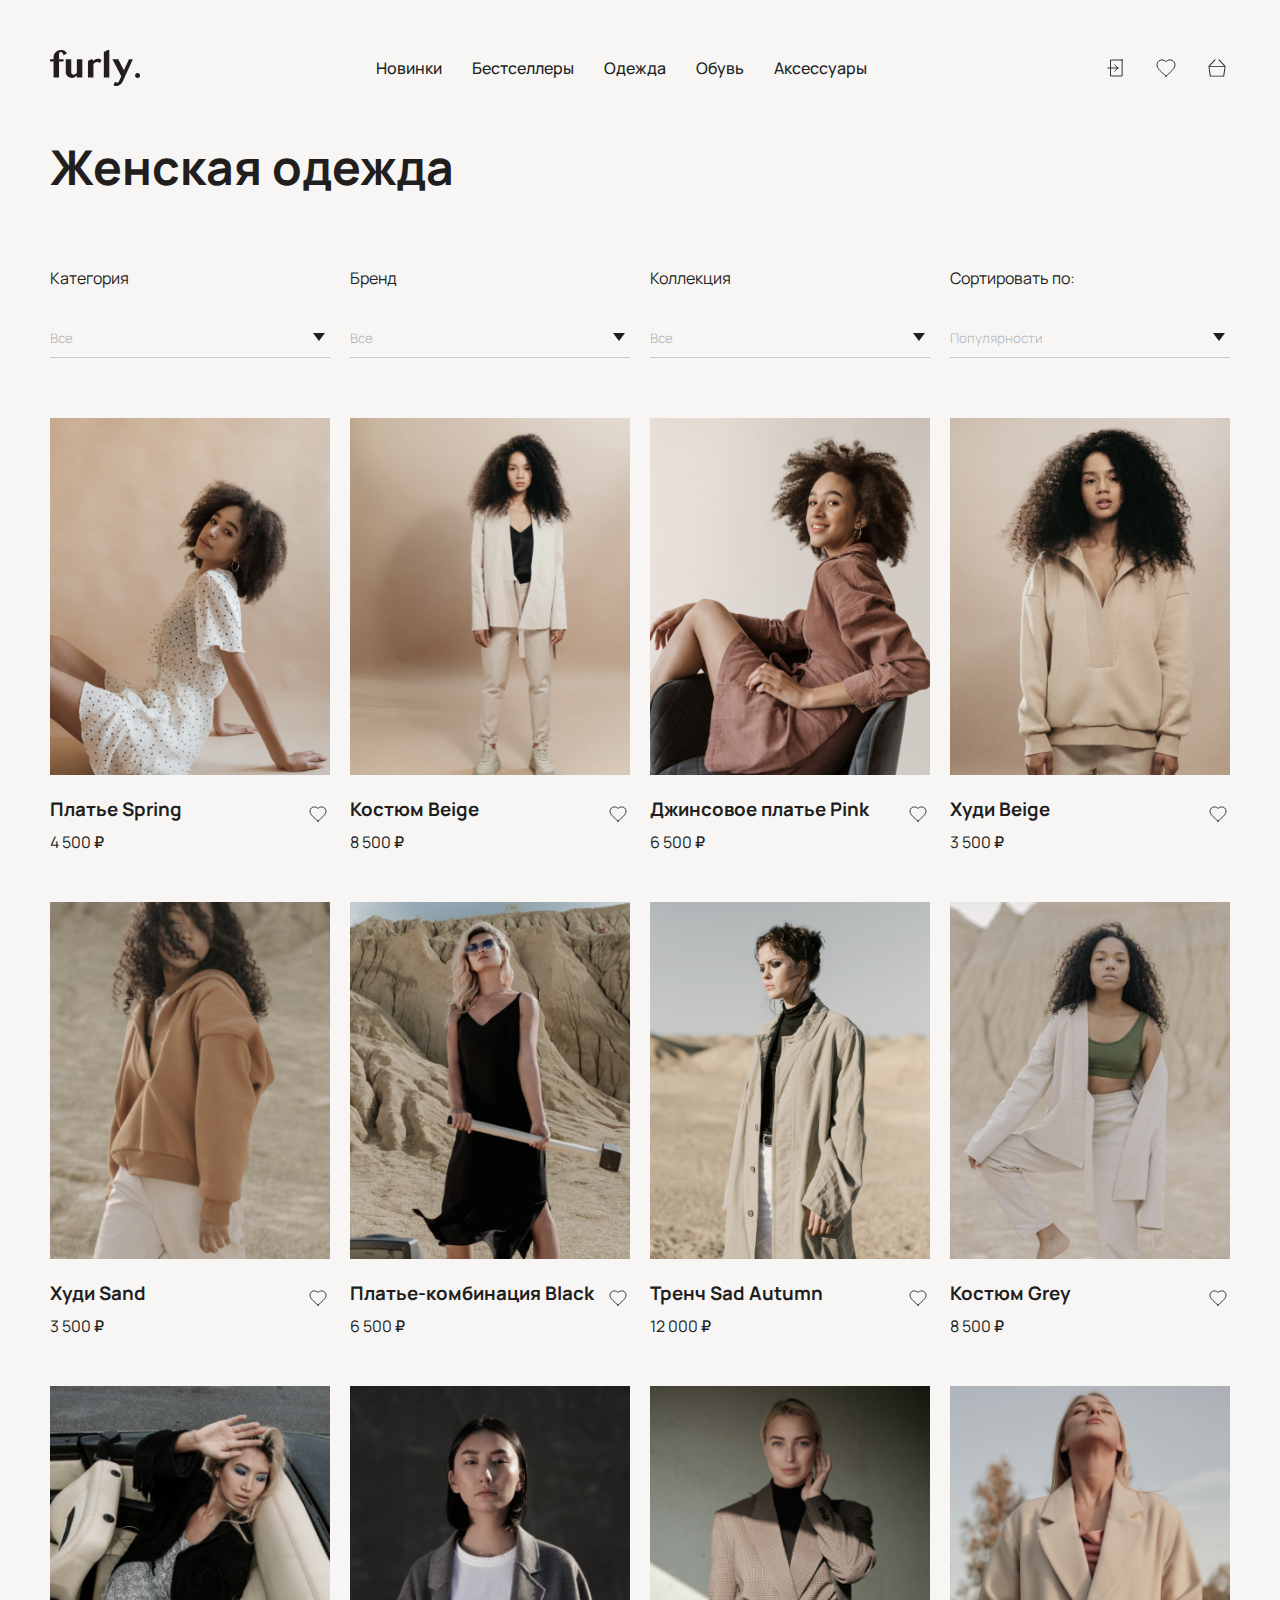
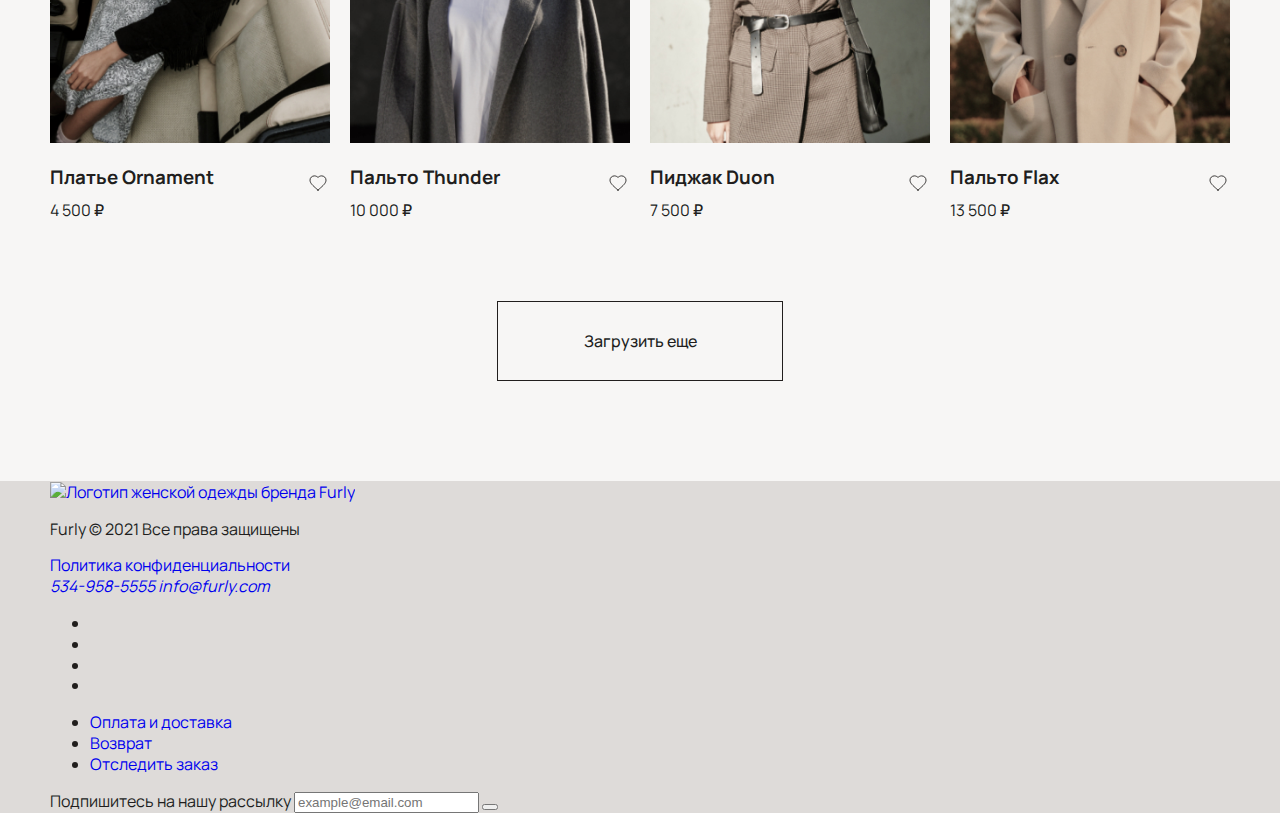
==== index.html @ 432cb9ef "Updates" ====
<!DOCTYPE html>
<html lang="ru">
  <head>
    <meta charset="utf-8">
    <meta name="description" content="Женская одежда бренда Furly">
    <meta name="viewport" content="width=device-width, initial-scale=1">
    <link rel="stylesheet" href="css/style.css">
    <link rel="preload" href="fonts/Manrope_regular.woff2" as="font">
    <link rel="preload" href="fonts/Manrope_regular.woff" as="font">
    <title>Furly | Женская одежда</title>
  </head>
  <body>
    <header class="header">
      <nav class="header__navigation navigation container">
        <a class="navigation__logo" href="index.html">
          <img class="navigation__image" src="img/logo.svg" width="90" height="36" alt="Логотип женской одежды бренда Furly">
        </a>
          <ul class="navigation__list">
            <li class="navigation__item"><a class="navigation__link" href="#">Новинки</a></li>
            <li class="navigation__item"><a class="navigation__link" href="#">Бестселлеры</a></li>
            <li class="navigation__item"><a class="navigation__link" href="#">Одежда</a></li>
            <li class="navigation__item"><a class="navigation__link" href="#">Обувь</a></li>
            <li class="navigation__item"><a class="navigation__link" href="#">Аксессуары</a></li>
          </ul>
          <ul class="user-navigation">
            <li class="user-navigation__item">
              <a class="user-navigation__link user-navigation__link--entrance" href="#" aria-label="Авторизация пользователя"></a>
            </li>
            <li class="user-navigation__item">
              <a class="user-navigation__link user-navigation__link--favorite" href="#" aria-label="Понравившиеся товары"></a>
            </li>
            <li class="user-navigation__item">
              <a class="user-navigation__link user-navigation__link--card" href="#" aria-label="Корзина товаров"></a>
            </li>
          </ul>
      </nav>
    </header>
    <main class="main container">
      <section class="main__content">
        <h1 class="main__content-title">Женская одежда</h1>
        <section class="filter">
          <h2 class="visually-hidden">Фильтры</h2>
          <ul class="filter__list">
            <li class="filter__item">
              <label class="filter__label" for="category">Категория</label>
              <select class="filter__select" name="category-list" id="category">
                <option class="filter__option" value="All">Все</option>
              </select>
            </li>
            <li class="filter__item">
              <label class="filter__label" for="brand">Бренд</label>
              <select class="filter__select" name="brand-list" id="brand">
                <option class="filter__option" value="All">Все</option>
              </select>
            </li>
            <li class="filter__item">
              <label class="filter__label" for="collection">Коллекция</label>
              <select class="filter__select" name="collection-list" id="collection">
                <option class="filter__option" value="All">Все</option>
              </select>
            </li>
            <li class="filter__item">
              <label class="filter__label" for="sort-by">Сортировать по:</label>
              <select class="filter__select" name="sort-by-list" id="sort-by">
                <option class="filter__option" value="popularity">Популярности</option>
              </select>
            </li>
          </ul>
        </section>
        <section class="catalog">
          <h2 class="visually-hidden">Каталог товаров</h2>
          <ul class="catalog__list">
            <li class="catalog__item" tabindex="0">
              <h3 class="catalog__title">Платье Spring</h3>
              <picture class="catalog__picture">
                <img class="catalog__image" src="img/card/photo.jpg" width="320" height="408" alt="Платье Spring">
              </picture>
              <p class="catalog__price">4 500 ₽</p>
              <button class="catalog__button" type="button" aria-label="Понравилось платье Spring"></button>
            </li>
            <li class="catalog__item" tabindex="0">
              <h3 class="catalog__title">Костюм Beige</h3>
              <picture class="catalog__picture">
                <img class="catalog__image" src="img/card/photo2.jpg" width="320" height="408" alt="Костюм Beige">
              </picture>
              <p class="catalog__price">8 500 ₽</p>
              <button class="catalog__button" type="button" aria-label="Понравился костюм Beige"></button>
            </li>
            <li class="catalog__item" tabindex="0">
              <h3 class="catalog__title">Джинсовое платье Pink</h3>
              <picture class="catalog__picture">
                <img class="catalog__image" src="img/card/photo3.jpg" width="320" height="408" alt="Джинсовое платье Pink">
              </picture>
              <p class="catalog__price">6 500 ₽</p>
              <button class="catalog__button" type="button" aria-label="Понравилось джинсовое платье Pink"></button>
            </li>
            <li class="catalog__item" tabindex="0">
              <h3 class="catalog__title">Худи Beige</h3>
              <picture class="catalog__picture">
                <img class="catalog__image" src="img/card/photo4.jpg" width="320" height="408" alt="Худи Beige">
              </picture>
              <p class="catalog__price">3 500 ₽</p>
              <button class="catalog__button" type="button" aria-label="Понравилась худи Beige"></button>
            </li>
            <li class="catalog__item" tabindex="0">
              <h3 class="catalog__title">Худи Sand</h3>
              <picture class="catalog__picture">
                <img class="catalog__image" src="img/card/photo5.jpg" width="320" height="408" alt="Худи Sand">
              </picture>
              <p class="catalog__price">3 500 ₽</p>
              <button class="catalog__button" type="button" aria-label="Понравилась худи Sand"></button>
            </li>
            <li class="catalog__item" tabindex="0">
              <h3 class="catalog__title">Платье-комбинация Black</h3>
              <picture class="catalog__picture">
                <img class="catalog__image" src="img/card/photo6.jpg" width="320" height="408" alt="Платье-комбинация Black">
              </picture>
              <p class="catalog__price">6 500 ₽</p>
              <button class="catalog__button" type="button" aria-label="Понравилось платье-комбинация Black"></button>
            </li>
            <li class="catalog__item" tabindex="0">
              <h3 class="catalog__title">Тренч Sad Autumn</h3>
              <picture class="catalog__picture">
                <img class="catalog__image" src="img/card/photo7.jpg" width="320" height="408" alt="Тренч Sad Autumn">
              </picture>
              <p class="catalog__price">12 000 ₽</p>
              <button class="catalog__button" type="button" aria-label="Понравился тренч Sad Autumn"></button>
            </li>
            <li class="catalog__item" tabindex="0">
              <h3 class="catalog__title">Костюм Grey</h3>
              <picture class="catalog__picture">
                <img class="catalog__image" src="img/card/photo8.jpg" width="320" height="408" alt="Костюм Grey">
              </picture>
              <p class="catalog__price">8 500 ₽</p>
              <button class="catalog__button" type="button" aria-label="Понравился костюм Grey"></button>
            </li>
            <li class="catalog__item" tabindex="0">
              <h3 class="catalog__title">Платье Ornament</h3>
              <picture class="catalog__picture">
                <img class="catalog__image" src="img/card/photo9.jpg" width="320" height="408" alt="Платье Ornament">
              </picture>
              <p class="catalog__price">4 500 ₽</p>
              <button class="catalog__button" type="button" aria-label="Понравилось платье Ornament"></button>
            </li>
            <li class="catalog__item" tabindex="0">
              <h3 class="catalog__title">Пальто Thunder</h3>
              <picture class="catalog__picture">
                <img class="catalog__image" src="img/card/photo10.jpg" width="320" height="408" alt="Пальто Thunder">
              </picture>
              <p class="catalog__price">10 000 ₽</p>
              <button class="catalog__button" type="button" aria-label="Понравилось пальто Thunder"></button>
            </li>
            <li class="catalog__item" tabindex="0">
              <h3 class="catalog__title">Пиджак Duon</h3>
              <picture class="catalog__picture">
                <img class="catalog__image" src="img/card/photo11.jpg" width="320" height="408" alt="Пиджак Duon">
              </picture>
              <p class="catalog__price">7 500 ₽</p>
              <button class="catalog__button" type="button" aria-label="Понравился пиджак Duon"></button>
            </li>
            <li class="catalog__item" tabindex="0">
              <h3 class="catalog__title">Пальто Flax</h3>
              <picture class="catalog__picture">
                <img class="catalog__image" src="img/card/photo12.jpg" width="320" height="408" alt="Пальто Flax">
              </picture>
              <p class="catalog__price">13 500 ₽</p>
              <button class="catalog__button" type="button" aria-label="Понравилось пальто Flax"></button>
            </li>
          </ul>
          <button class="catalog__more" type="button">Загрузить еще</button>
        </section>
      </section>
    </main>
    <footer class="footer">
      <section class="footer__wrapper container">
        <a class="footer__logo" href="index.html">
          <img class="footer__image" src="" width="90" height="36" alt="Логотип женской одежды бренда Furly">
        </a>

        <p class="footer__copyright">Furly © 2021 Все права защищены</p>
        <a class="footer__confidentiality" href="#" tagret="_blank">Политика конфиденциальности</a>

        <address class="footer__address">
          <a class="footer__number" href="tel:5349585555">534-958-5555</a>
          <a class="footer__email" href="mailto:info@furly.com">info@furly.com</a>
        </address>

        <div class="social">
          <ul class="social__list">
            <li class="social__item">
              <a class="social__link social__link--facebook" href="#" target="_blank" aria-label="Facebook"></a>
            </li>
            <li class="social__item">
              <a class="social__link social__link--twitter" href="#" target="_blank" aria-label="Twitter"></a>
            </li>
            <li class="social__item">
              <a class="social__link social__link--instagram" href="#" target="_blank" aria-label="Instagram"></a>
            </li>
            <li class="social__item">
              <a class="social__link social__link--pinterest" href="#" target="_blank" aria-label="Pinterest"></a>
            </li>
          </ul>
        </div>

        <div class="user-panel">
          <ul class="user-panel__list">
            <li class="user-panel__item"><a class="user-panel__link" href="#">Оплата и доставка</a></li>
            <li class="user-panel__item"><a class="user-panel__link" href="#">Возврат</a></li>
            <li class="user-panel__item"><a class="user-panel__link" href="#">Отследить заказ</a></li>
          </ul>
        </div>

        <div class="feedback">
          <label class="feedback__label" for="email">Подпишитесь на нашу рассылку</label>
          <input class="feedback__input" type="text" name="email-input" id="email" placeholder="example@email.com">
          <button class="feedback__button" type="button" aria-label="Подписаться"></button>
        </div>
      </section>
    </footer>
  </body>
</html>
---- css/style.css ----
/* @media */
/* retina */
/* reset list */
html {
  -webkit-box-sizing: border-box;
          box-sizing: border-box; }

*,
*::before,
*::after {
  -webkit-box-sizing: inherit;
          box-sizing: inherit; }

body {
  font-family: "Manrope", "Arial", sans-serif;
  font-weight: 400;
  font-size: 16px;
  line-height: 1.3;
  color: #211e1d;
  background-color: #f7f6f5;
  margin: 0;
  min-height: 100vh;
  display: grid;
  grid-template-rows: auto 1fr auto; }

a {
  text-decoration: none; }

img {
  max-width: 100%;
  height: auto;
  vertical-align: middle; }

picture {
  display: block; }

/* Manrope regular */
@font-face {
  font-family: "Manrope";
  font-style: normal;
  font-weight: 400;
  font-display: swap;
  src: url("../fonts/manrope_regular.woff2") format("woff2"), url("../fonts/manrope_regular.woff") format("woff"); }

/* Manrope medium */
@font-face {
  font-family: "Manrope";
  font-style: normal;
  font-weight: 500;
  font-display: swap;
  src: url("../fonts/manrope_medium.woff2") format("woff2"), url("../fonts/manrope_medium.woff") format("woff"); }

/* Manrope bold */
@font-face {
  font-family: "Manrope";
  font-style: normal;
  font-weight: 700;
  font-display: swap;
  src: url("../fonts/manrope_bold.woff2") format("woff2"), url("../fonts/manrope_bold.woff") format("woff"); }

.visually-hidden {
  position: absolute;
  width: 1px;
  height: 1px;
  margin: -1px;
  border: 0;
  padding: 0;
  white-space: nowrap;
  -webkit-clip-path: inset(100%);
          clip-path: inset(100%);
  clip: rect(0 0 0 0);
  overflow: hidden; }

.container {
  padding: 0 50px;
  max-width: 1440px;
  margin: 0 auto; }

.header {
  grid-row: 1 / 2; }

.navigation {
  display: grid;
  grid-template-columns: 90px 1fr auto;
  -webkit-box-align: center;
      -ms-flex-align: center;
          align-items: center;
  grid-column-gap: 60px;
  padding-top: 50px;
  padding-bottom: 50px; }

.navigation__logo {
  justify-self: start; }

.navigation__list {
  justify-self: center;
  margin: 0;
  padding: 0;
  list-style: none;
  display: -webkit-box;
  display: -ms-flexbox;
  display: flex; }

.navigation__item:not(:last-child) {
  margin-right: 30px; }

.navigation__link {
  color: inherit;
  font-weight: 500; }

.user-navigation {
  margin: 0;
  padding: 0;
  list-style: none;
  justify-self: end;
  display: -webkit-box;
  display: -ms-flexbox;
  display: flex; }

.user-navigation__item {
  margin-right: 25px; }
  .user-navigation__item:last-child {
    margin-right: 0; }

.user-navigation__link {
  display: -webkit-box;
  display: -ms-flexbox;
  display: flex;
  -webkit-box-pack: center;
      -ms-flex-pack: center;
          justify-content: center;
  -webkit-box-align: center;
      -ms-flex-align: center;
          align-items: center;
  width: 26px;
  height: 26px;
  position: relative; }
  .user-navigation__link::before {
    content: "";
    position: absolute;
    background-repeat: no-repeat;
    height: 18px; }
  .user-navigation__link--entrance::before {
    width: 16px;
    background-image: url("../img/entrance.svg");
    background-size: 16px 18px; }
  .user-navigation__link--favorite::before {
    width: 20px;
    background-image: url("../img/favorite.svg");
    background-size: 20px 18px; }
  .user-navigation__link--card::before {
    width: 18px;
    background-image: url("../img/card.svg");
    background-size: 18px 18px; }

.main {
  grid-row: 2 / 3;
  width: 100%; }

.main__content {
  display: grid;
  grid-template-columns: repeat(4, 25%);
  grid-template-rows: repeat(4, auto); }

.main__content-title {
  grid-column: 1 / -1;
  font-size: 48px;
  margin: 0 0 70px 0; }

.filter {
  grid-column: 1 / -1;
  margin-bottom: 60px; }

.filter__list {
  margin: 0;
  padding: 0;
  list-style: none;
  display: grid;
  grid-template-columns: repeat(4, calc(25% - 15px));
  grid-column-gap: 20px; }

.filter__item {
  position: relative; }
  .filter__item::after {
    content: "";
    position: absolute;
    top: 65px;
    right: 5px;
    background-image: url("../img/arrow.svg");
    background-repeat: no-repeat;
    background-size: 12px 8px;
    width: 12px;
    height: 8px;
    pointer-events: none; }

.filter__label {
  display: block;
  margin-bottom: 30px; }

.filter__select {
  width: 100%;
  color: rgba(33, 30, 29, 0.3);
  font-family: inherit;
  padding: 10px 5px 10px 0;
  border: none;
  border-bottom: 1px solid rgba(33, 30, 29, 0.2);
  background-color: transparent;
  -webkit-appearance: none;
     -moz-appearance: none;
          appearance: none;
  cursor: pointer; }

.catalog {
  grid-column: 1 / -1;
  padding-bottom: 100px; }

.catalog__list {
  grid-row: 1 / 2;
  margin: 0;
  padding: 0;
  list-style: none;
  display: grid;
  grid-template-columns: repeat(4, calc(25% - 15px));
  grid-gap: 50px 20px;
  margin-bottom: 80px; }

.catalog__item {
  display: grid;
  grid-template-columns: 1fr auto;
  grid-template-rows: repeat(3, auto);
  -webkit-column-gap: 10px;
     -moz-column-gap: 10px;
          column-gap: 10px; }

.catalog__title {
  margin: 0 0 10px 0;
  grid-column: 1 / 2;
  grid-row: 2 / 3; }

.catalog__picture {
  grid-row: 1 / 2;
  grid-column: 1 / -1;
  margin-bottom: 22px; }

.catalog__price {
  margin: 0;
  grid-column: 1 / -1;
  grid-row: 3 / 4; }

.catalog__button {
  align-self: center;
  grid-column: 2 / -1;
  grid-row: 2 / 3;
  position: relative;
  background-color: transparent;
  border: none;
  padding: 0;
  width: 24px;
  height: 24px;
  display: -webkit-box;
  display: -ms-flexbox;
  display: flex;
  -webkit-box-align: center;
      -ms-flex-align: center;
          align-items: center;
  -webkit-box-pack: center;
      -ms-flex-pack: center;
          justify-content: center; }
  .catalog__button::after {
    content: "";
    width: 18px;
    height: 16px;
    background-image: url("../img/like-small.svg");
    background-size: 18px 16px;
    background-repeat: no-repeat;
    position: absolute; }

.catalog__more {
  display: block;
  margin: 0 auto;
  font-family: inherit;
  font-size: inherit;
  color: inherit;
  background-color: transparent;
  border: 1px solid #211e1d;
  padding: 28px;
  width: 24.18%;
  font-weight: 500; }

.footer {
  grid-row: 3 / 4;
  background-color: #dedbd9; }

/*# sourceMappingURL=style.css.map */
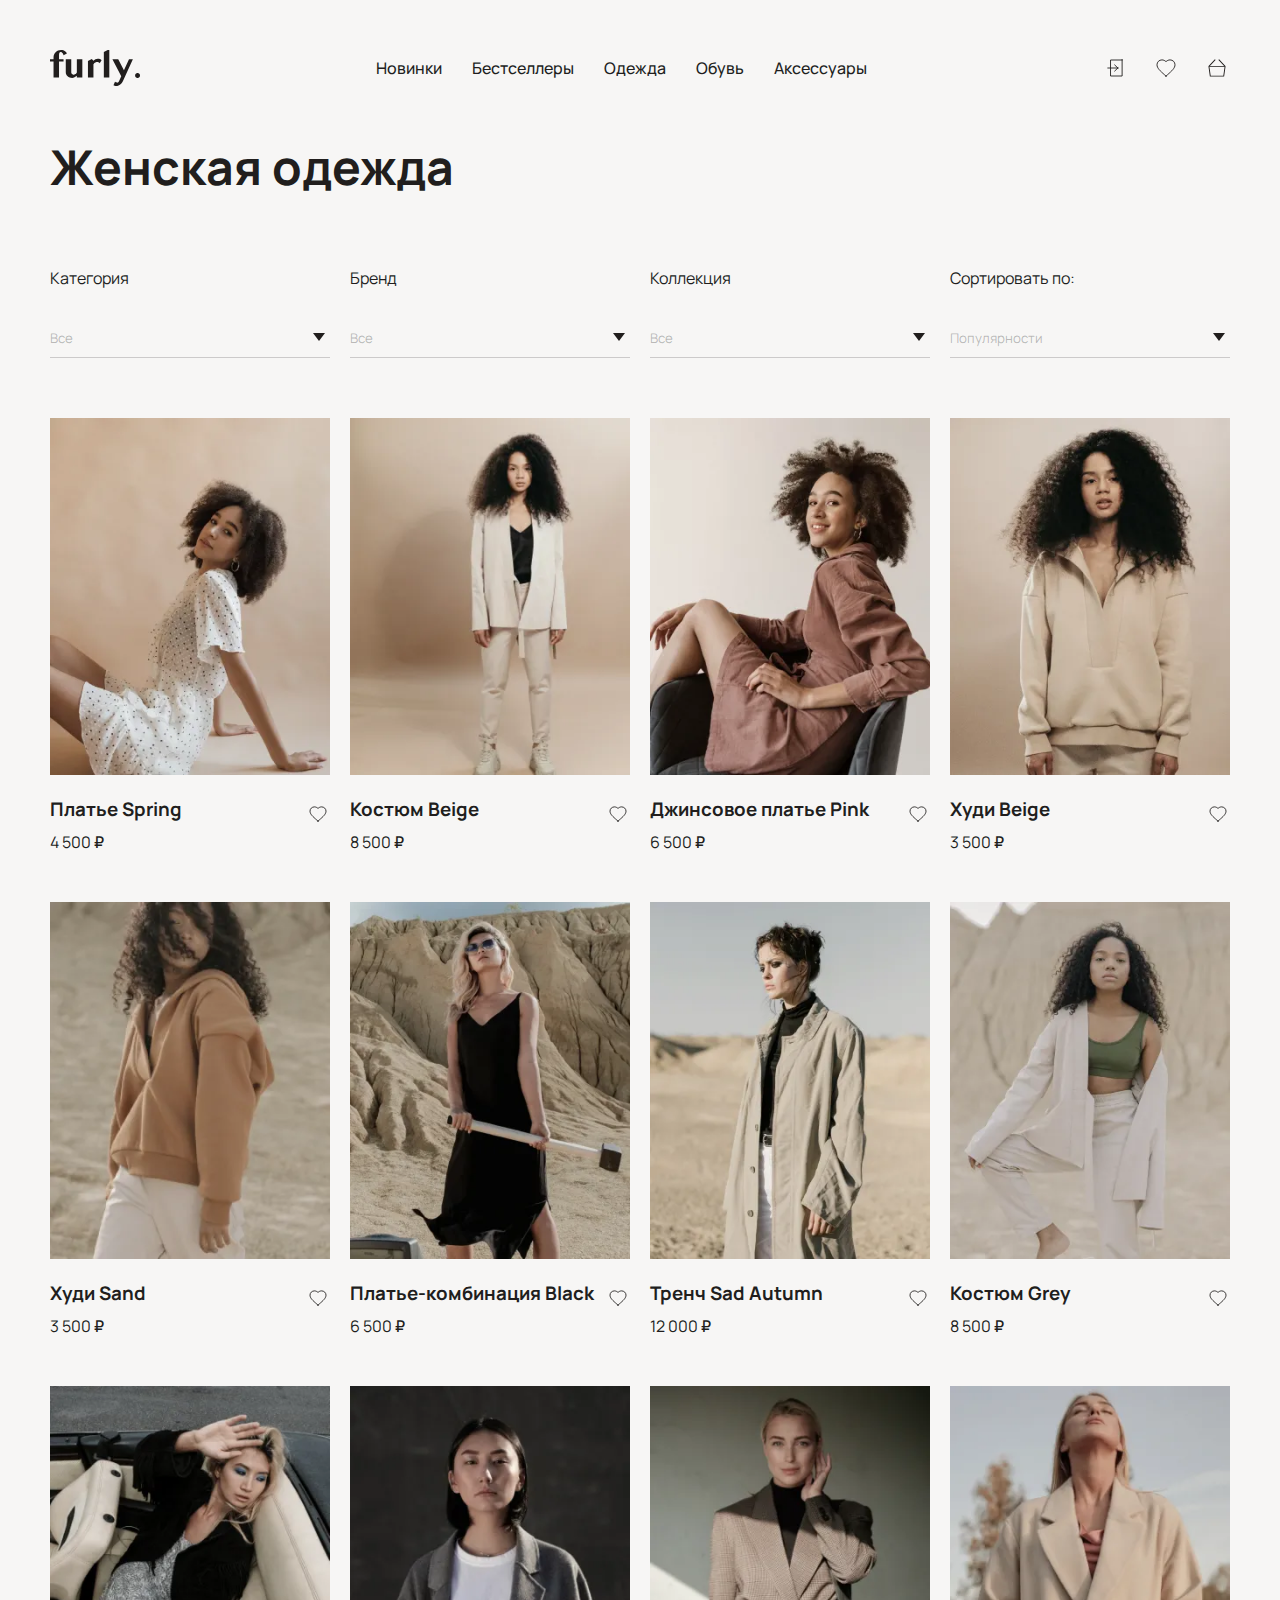
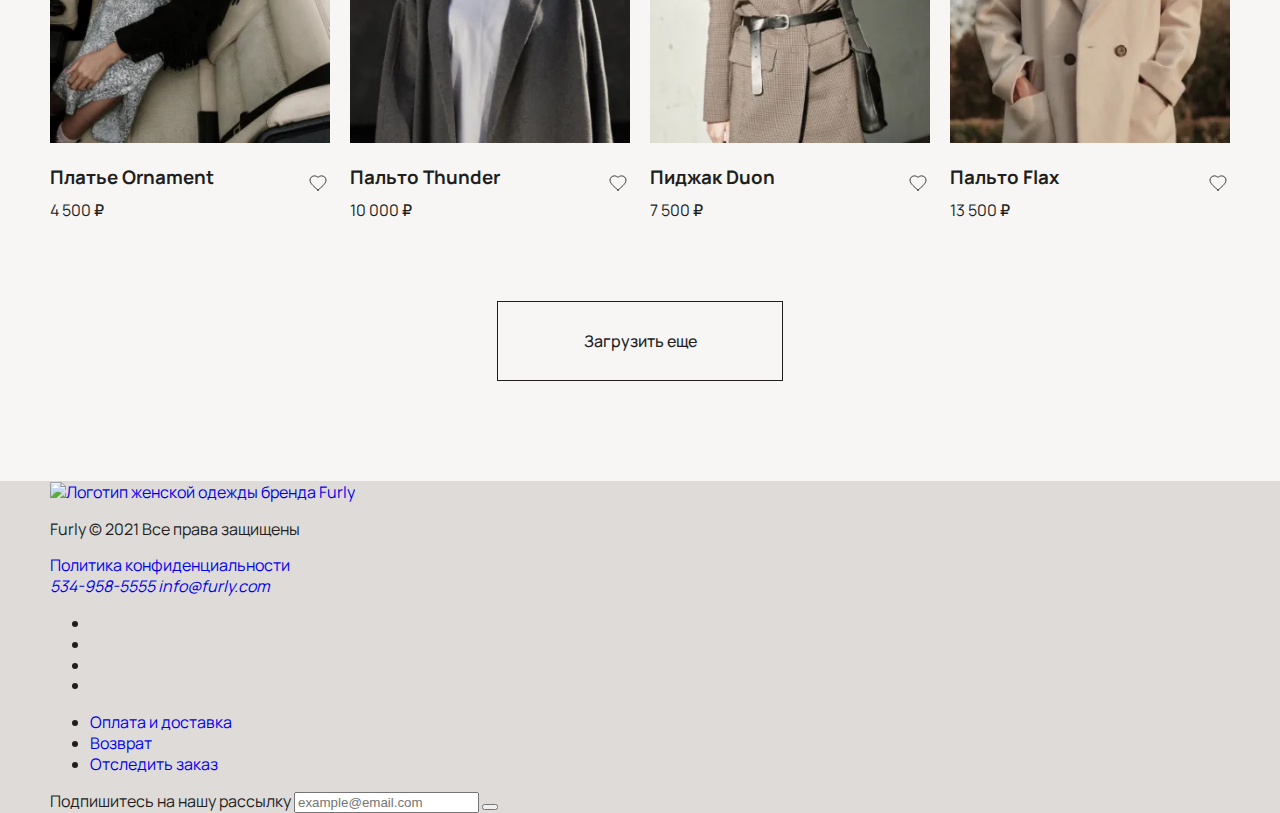
==== commit 39f133ab: "Updates" ====
--- a/index.html
+++ b/index.html
@@ -5,8 +5,8 @@
     <meta name="description" content="Женская одежда бренда Furly">
     <meta name="viewport" content="width=device-width, initial-scale=1">
     <link rel="stylesheet" href="css/style.css">
-    <link rel="preload" href="fonts/Manrope_regular.woff2" as="font">
-    <link rel="preload" href="fonts/Manrope_regular.woff" as="font">
+    <link rel="preload" href="fonts/manrope_regular.woff2" as="font">
+    <link rel="preload" href="fonts/manrope_regular.woff" as="font">
     <title>Furly | Женская одежда</title>
   </head>
   <body>
@@ -73,7 +73,8 @@
             <li class="catalog__item" tabindex="0">
               <h3 class="catalog__title">Платье Spring</h3>
               <picture class="catalog__picture">
-                <img class="catalog__image" src="img/card/photo.jpg" width="320" height="408" alt="Платье Spring">
+                <source type="image/webp" srcset="img/card/photo.webp 1x, img/card/photo@2x.webp 2x, img/card/photo@3x.webp 3x">
+                <img class="catalog__image" src="img/card/photo.jpg" srcset="img/card/photo@2x.jpg 2x, img/card/photo@3x.jpg 3x" loading="lazy" width="320" height="408" alt="Платье Spring">
               </picture>
               <p class="catalog__price">4 500 ₽</p>
               <button class="catalog__button" type="button" aria-label="Понравилось платье Spring"></button>
@@ -81,7 +82,8 @@
             <li class="catalog__item" tabindex="0">
               <h3 class="catalog__title">Костюм Beige</h3>
               <picture class="catalog__picture">
-                <img class="catalog__image" src="img/card/photo2.jpg" width="320" height="408" alt="Костюм Beige">
+                <source type="image/webp" srcset="img/card/photo2.webp 1x, img/card/photo2@2x.webp 2x, img/card/photo2@3x.webp 3x">
+                <img class="catalog__image" src="img/card/photo2.jpg" srcset="img/card/photo2@2x.jpg 2x, img/card/photo2@3x.jpg 3x" width="320" height="408" alt="Костюм Beige">
               </picture>
               <p class="catalog__price">8 500 ₽</p>
               <button class="catalog__button" type="button" aria-label="Понравился костюм Beige"></button>
@@ -89,7 +91,8 @@
             <li class="catalog__item" tabindex="0">
               <h3 class="catalog__title">Джинсовое платье Pink</h3>
               <picture class="catalog__picture">
-                <img class="catalog__image" src="img/card/photo3.jpg" width="320" height="408" alt="Джинсовое платье Pink">
+                <source type="image/webp" srcset="img/card/photo3.webp 1x, img/card/photo3@2x.webp 2x, img/card/photo3@3x.webp 3x">
+                <img class="catalog__image" src="img/card/photo3.jpg" srcset="img/card/photo3@2x.jpg 2x, img/card/photo3@3x.jpg 3x" width="320" height="408" alt="Джинсовое платье Pink">
               </picture>
               <p class="catalog__price">6 500 ₽</p>
               <button class="catalog__button" type="button" aria-label="Понравилось джинсовое платье Pink"></button>
@@ -97,7 +100,8 @@
             <li class="catalog__item" tabindex="0">
               <h3 class="catalog__title">Худи Beige</h3>
               <picture class="catalog__picture">
-                <img class="catalog__image" src="img/card/photo4.jpg" width="320" height="408" alt="Худи Beige">
+                <source type="image/webp" srcset="img/card/photo4.webp 1x, img/card/photo4@2x.webp 2x, img/card/photo4@3x.webp 3x">
+                <img class="catalog__image" src="img/card/photo4.jpg" srcset="img/card/photo4@2x.jpg 2x, img/card/photo4@3x.jpg 3x" width="320" height="408" alt="Худи Beige">
               </picture>
               <p class="catalog__price">3 500 ₽</p>
               <button class="catalog__button" type="button" aria-label="Понравилась худи Beige"></button>
@@ -105,7 +109,8 @@
             <li class="catalog__item" tabindex="0">
               <h3 class="catalog__title">Худи Sand</h3>
               <picture class="catalog__picture">
-                <img class="catalog__image" src="img/card/photo5.jpg" width="320" height="408" alt="Худи Sand">
+                <source type="image/webp" srcset="img/card/photo5.webp 1x, img/card/photo5@2x.webp 2x, img/card/photo5@3x.webp 3x">
+                <img class="catalog__image" src="img/card/photo5.jpg" srcset="img/card/photo5@2x.jpg 2x, img/card/photo5@3x.jpg 3x" width="320" height="408" alt="Худи Sand">
               </picture>
               <p class="catalog__price">3 500 ₽</p>
               <button class="catalog__button" type="button" aria-label="Понравилась худи Sand"></button>
@@ -113,7 +118,8 @@
             <li class="catalog__item" tabindex="0">
               <h3 class="catalog__title">Платье-комбинация Black</h3>
               <picture class="catalog__picture">
-                <img class="catalog__image" src="img/card/photo6.jpg" width="320" height="408" alt="Платье-комбинация Black">
+                <source type="image/webp" srcset="img/card/photo6.webp 1x, img/card/photo6@2x.webp 2x, img/card/photo6@3x.webp 3x">
+                <img class="catalog__image" src="img/card/photo6.jpg" srcset="img/card/photo6@2x.jpg 2x, img/card/photo6@3x.jpg 3x" width="320" height="408" alt="Платье-комбинация Black">
               </picture>
               <p class="catalog__price">6 500 ₽</p>
               <button class="catalog__button" type="button" aria-label="Понравилось платье-комбинация Black"></button>
@@ -121,7 +127,8 @@
             <li class="catalog__item" tabindex="0">
               <h3 class="catalog__title">Тренч Sad Autumn</h3>
               <picture class="catalog__picture">
-                <img class="catalog__image" src="img/card/photo7.jpg" width="320" height="408" alt="Тренч Sad Autumn">
+                <source type="image/webp" srcset="img/card/photo7.webp 1x, img/card/photo7@2x.webp 2x, img/card/photo7@3x.webp 3x">
+                <img class="catalog__image" src="img/card/photo7.jpg" srcset="img/card/photo7@2x.jpg 2x, img/card/photo7@3x.jpg 3x" width="320" height="408" alt="Тренч Sad Autumn">
               </picture>
               <p class="catalog__price">12 000 ₽</p>
               <button class="catalog__button" type="button" aria-label="Понравился тренч Sad Autumn"></button>
@@ -129,7 +136,8 @@
             <li class="catalog__item" tabindex="0">
               <h3 class="catalog__title">Костюм Grey</h3>
               <picture class="catalog__picture">
-                <img class="catalog__image" src="img/card/photo8.jpg" width="320" height="408" alt="Костюм Grey">
+                <source type="image/webp" srcset="img/card/photo8.webp 1x, img/card/photo8@2x.webp 2x, img/card/photo8@3x.webp 3x">
+                <img class="catalog__image" src="img/card/photo8.jpg" srcset="img/card/photo8@2x.jpg 2x, img/card/photo8@3x.jpg 3x" width="320" height="408" alt="Костюм Grey">
               </picture>
               <p class="catalog__price">8 500 ₽</p>
               <button class="catalog__button" type="button" aria-label="Понравился костюм Grey"></button>
@@ -137,7 +145,8 @@
             <li class="catalog__item" tabindex="0">
               <h3 class="catalog__title">Платье Ornament</h3>
               <picture class="catalog__picture">
-                <img class="catalog__image" src="img/card/photo9.jpg" width="320" height="408" alt="Платье Ornament">
+                <source type="image/webp" srcset="img/card/photo9.webp 1x, img/card/photo9@2x.webp 2x, img/card/photo9@3x.webp 3x">
+                <img class="catalog__image" src="img/card/photo9.jpg" srcset="img/card/photo9@2x.jpg 2x, img/card/photo9@3x.jpg 3x" width="320" height="408" alt="Платье Ornament">
               </picture>
               <p class="catalog__price">4 500 ₽</p>
               <button class="catalog__button" type="button" aria-label="Понравилось платье Ornament"></button>
@@ -145,7 +154,8 @@
             <li class="catalog__item" tabindex="0">
               <h3 class="catalog__title">Пальто Thunder</h3>
               <picture class="catalog__picture">
-                <img class="catalog__image" src="img/card/photo10.jpg" width="320" height="408" alt="Пальто Thunder">
+                <source type="image/webp" srcset="img/card/photo10.webp 1x, img/card/photo10@2x.webp 2x, img/card/photo10@3x.webp 3x">
+                <img class="catalog__image" src="img/card/photo10.jpg" srcset="img/card/photo10@2x.jpg 2x, img/card/photo10@3x.jpg 3x" width="320" height="408" alt="Пальто Thunder">
               </picture>
               <p class="catalog__price">10 000 ₽</p>
               <button class="catalog__button" type="button" aria-label="Понравилось пальто Thunder"></button>
@@ -153,7 +163,8 @@
             <li class="catalog__item" tabindex="0">
               <h3 class="catalog__title">Пиджак Duon</h3>
               <picture class="catalog__picture">
-                <img class="catalog__image" src="img/card/photo11.jpg" width="320" height="408" alt="Пиджак Duon">
+                <source type="image/webp" srcset="img/card/photo11.webp 1x, img/card/photo11@2x.webp 2x, img/card/photo11@3x.webp 3x">
+                <img class="catalog__image" src="img/card/photo11.jpg" srcset="img/card/photo11@2x.jpg 2x, img/card/photo11@3x.jpg 3x" width="320" height="408" alt="Пиджак Duon">
               </picture>
               <p class="catalog__price">7 500 ₽</p>
               <button class="catalog__button" type="button" aria-label="Понравился пиджак Duon"></button>
@@ -161,7 +172,8 @@
             <li class="catalog__item" tabindex="0">
               <h3 class="catalog__title">Пальто Flax</h3>
               <picture class="catalog__picture">
-                <img class="catalog__image" src="img/card/photo12.jpg" width="320" height="408" alt="Пальто Flax">
+                <source type="image/webp" srcset="img/card/photo12.webp 1x, img/card/photo12@2x.webp 2x, img/card/photo12@3x.webp 3x">
+                <img class="catalog__image" src="img/card/photo12.jpg" srcset="img/card/photo12@2x.jpg 2x, img/card/photo12@3x.jpg 3x" width="320" height="408" alt="Пальто Flax">
               </picture>
               <p class="catalog__price">13 500 ₽</p>
               <button class="catalog__button" type="button" aria-label="Понравилось пальто Flax"></button>
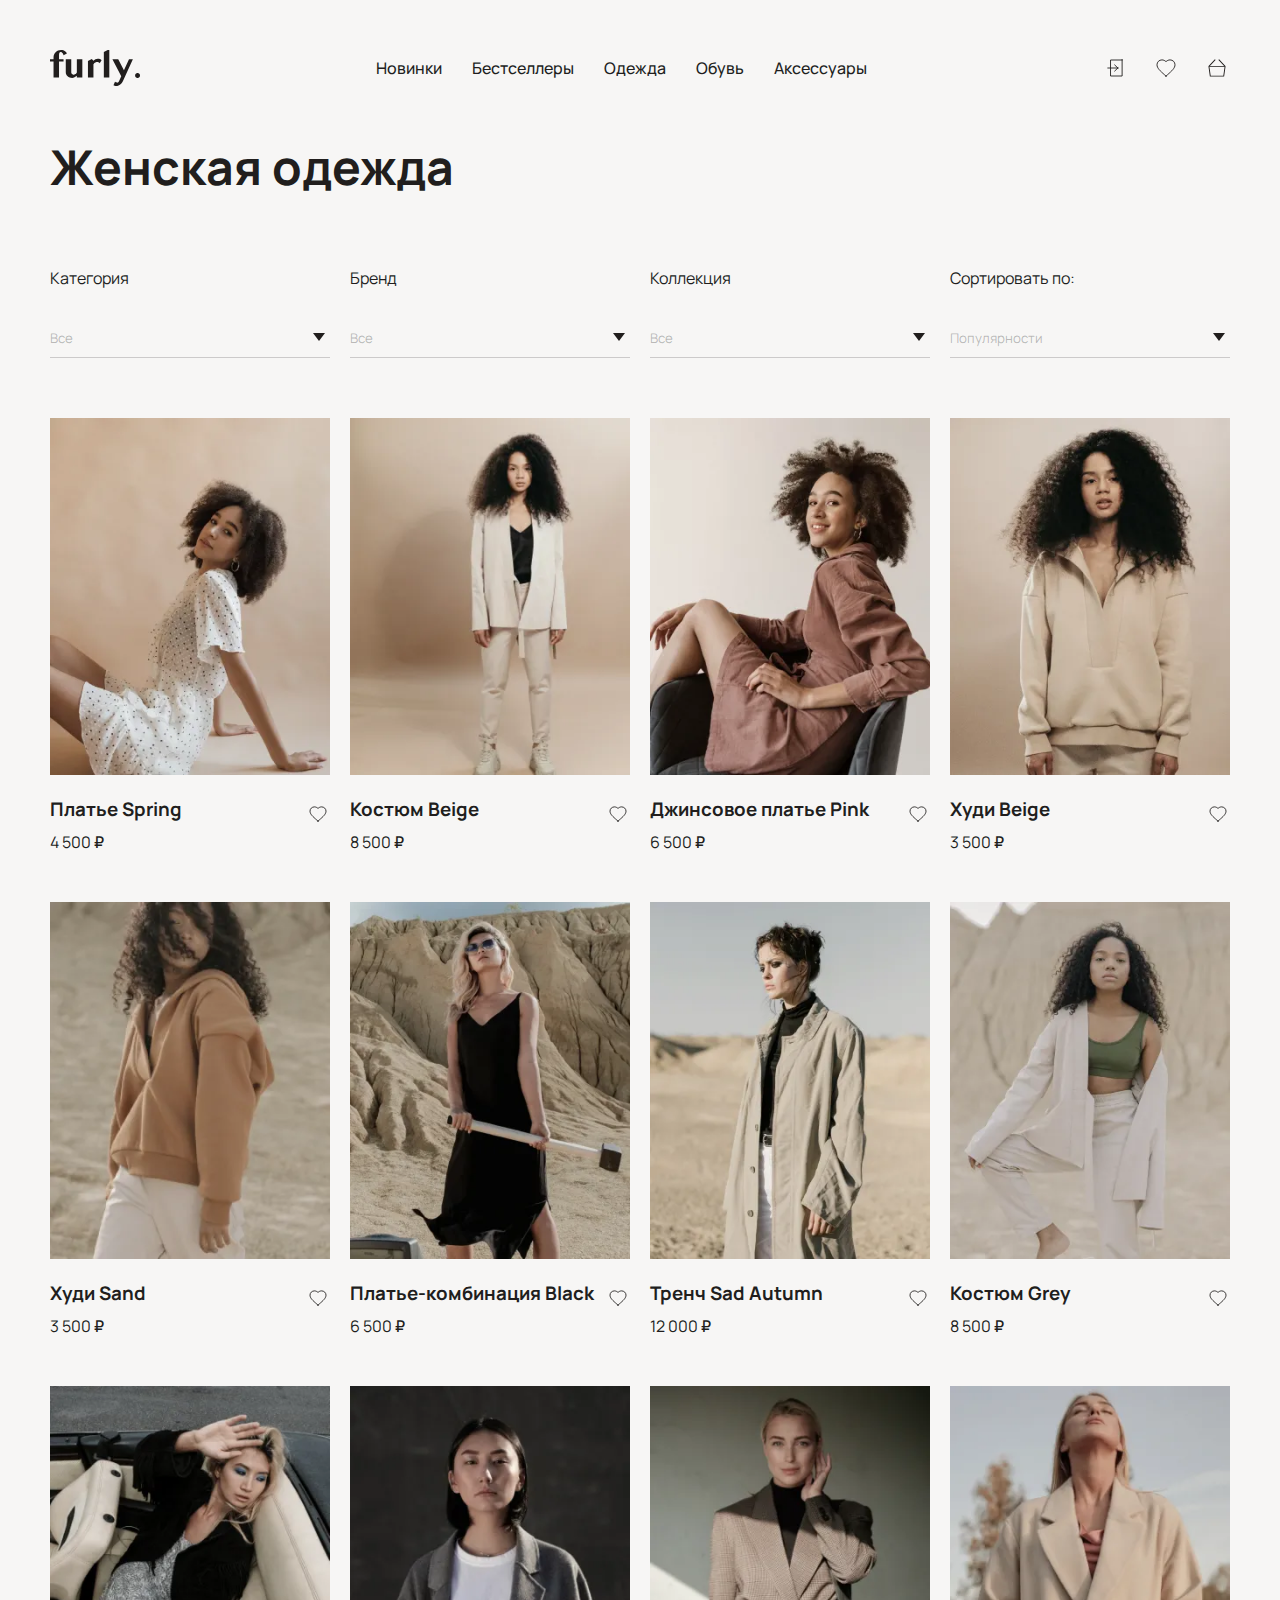
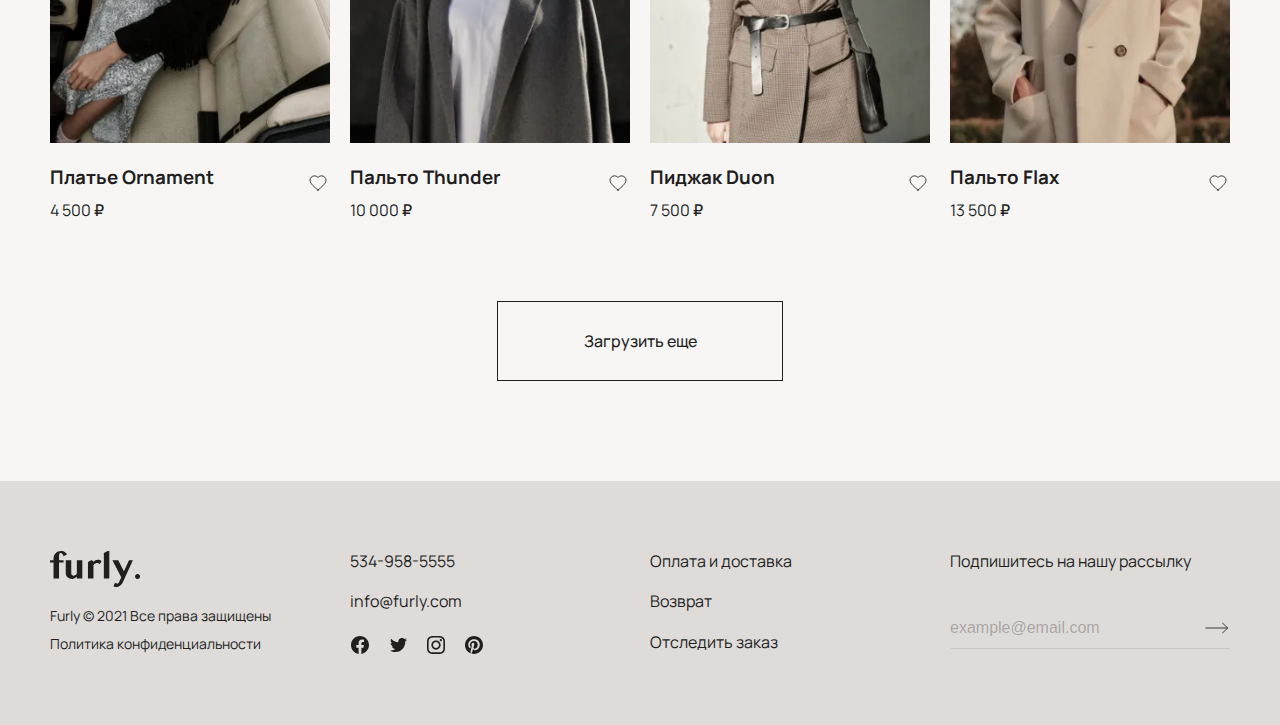
==== commit ab4405b5: "Updates" ====
--- a/index.html
+++ b/index.html
@@ -186,7 +186,7 @@
     <footer class="footer">
       <section class="footer__wrapper container">
         <a class="footer__logo" href="index.html">
-          <img class="footer__image" src="" width="90" height="36" alt="Логотип женской одежды бренда Furly">
+          <img class="footer__image" src="img/logo.svg" width="90" height="36" alt="Логотип женской одежды бренда Furly">
         </a>
 
         <p class="footer__copyright">Furly © 2021 Все права защищены</p>
@@ -224,8 +224,10 @@
 
         <div class="feedback">
           <label class="feedback__label" for="email">Подпишитесь на нашу рассылку</label>
-          <input class="feedback__input" type="text" name="email-input" id="email" placeholder="example@email.com">
-          <button class="feedback__button" type="button" aria-label="Подписаться"></button>
+          <div class="feedback__describe">
+            <input class="feedback__input" type="text" name="email-input" id="email" placeholder="example@email.com">
+            <button class="feedback__button" type="button" aria-label="Подписаться"></button>
+          </div>
         </div>
       </section>
     </footer>
--- a/css/style.css
+++ b/css/style.css
@@ -289,6 +289,164 @@
 
 .footer {
   grid-row: 3 / 4;
-  background-color: #dedbd9; }
+  background-color: #dedbd9;
+  padding: 70px 0; }
+
+.footer__wrapper {
+  display: grid;
+  grid-template-columns: repeat(4, calc(25% - 15px));
+  grid-template-rows: repeat(3, auto);
+  grid-column-gap: 20px; }
+
+.footer__logo {
+  grid-column: 1 / 2;
+  grid-row: 1 / 2;
+  margin-bottom: 20px; }
+
+.footer__copyright {
+  grid-column: 1 / 2;
+  grid-row: 2 / 3;
+  margin: 0;
+  font-size: 14px;
+  margin-bottom: 10px; }
+
+.footer__confidentiality {
+  grid-column: 1 / 2;
+  grid-row: 3 / 4;
+  color: inherit;
+  font-size: 14px; }
+
+.footer__address {
+  grid-column: 2 / 3;
+  grid-row: 1 / 3;
+  font-style: normal;
+  margin-bottom: 20px; }
+
+.footer__number,
+.footer__email {
+  display: block;
+  color: inherit; }
+
+.footer__number {
+  margin-bottom: 20px; }
+
+.social {
+  grid-column: 2 / 3;
+  grid-row: 3 / -1; }
+
+.social__list {
+  margin: 0;
+  padding: 0;
+  list-style: none;
+  display: -webkit-box;
+  display: -ms-flexbox;
+  display: flex; }
+
+.social__item {
+  margin-right: 18px; }
+  .social__item:last-child {
+    margin-right: 0; }
+
+.social__link {
+  display: -webkit-box;
+  display: -ms-flexbox;
+  display: flex;
+  -webkit-box-pack: center;
+      -ms-flex-pack: center;
+          justify-content: center;
+  -webkit-box-align: center;
+      -ms-flex-align: center;
+          align-items: center;
+  width: 20px;
+  height: 20px;
+  position: relative; }
+  .social__link::after {
+    content: "";
+    position: absolute;
+    background-repeat: no-repeat;
+    background-size: 18px 18px;
+    width: 18px;
+    height: 18px; }
+  .social__link--facebook::after {
+    background-image: url("../img/facebook.svg"); }
+  .social__link--twitter::after {
+    background-image: url("../img/twitter.svg");
+    background-size: 17px 14px;
+    width: 17px;
+    height: 14px; }
+  .social__link--instagram::after {
+    background-image: url("../img/instagram.svg"); }
+  .social__link--pinterest::after {
+    background-image: url("../img/pinterest.svg"); }
+
+.user-panel {
+  grid-column: 3 / 4;
+  grid-row: 1 / -1; }
+
+.user-panel__list {
+  margin: 0;
+  padding: 0;
+  list-style: none; }
+
+.user-panel__item {
+  margin-bottom: 20px; }
+  .user-panel__item:last-child {
+    margin-bottom: 0; }
+
+.user-panel__link {
+  color: inherit; }
+
+.feedback {
+  grid-column: 4 / 5;
+  grid-row: 1 / -1; }
+
+.feedback__label {
+  display: block;
+  margin-bottom: 37px; }
+
+.feedback__describe {
+  position: relative; }
+
+.feedback__input {
+  padding: 11px 30px 11px 0;
+  background: transparent;
+  color: rgba(33, 30, 29, 0.3);
+  font-size: inherit;
+  border: 0;
+  border-bottom: 1px solid rgba(33, 30, 29, 0.1);
+  width: 100%; }
+  .feedback__input::-webkit-input-placeholder {
+    color: rgba(33, 30, 29, 0.3); }
+  .feedback__input::-moz-placeholder {
+    color: rgba(33, 30, 29, 0.3); }
+  .feedback__input:-ms-input-placeholder {
+    color: rgba(33, 30, 29, 0.3); }
+  .feedback__input::-ms-input-placeholder {
+    color: rgba(33, 30, 29, 0.3); }
+  .feedback__input::placeholder {
+    color: rgba(33, 30, 29, 0.3); }
+
+.feedback__button {
+  display: block;
+  width: 26px;
+  height: 41px;
+  border: 0;
+  padding: 0;
+  background-color: transparent;
+  position: absolute;
+  top: 0;
+  right: 0; }
+  .feedback__button::after {
+    content: "";
+    position: absolute;
+    top: 14px;
+    left: 0;
+    width: 26px;
+    height: 12px;
+    background-image: url("../img/arrow-right.svg");
+    background-size: 26px 12px;
+    background-repeat: no-repeat; }
+  .feedback__button:focus, .feedback__button:active {
+    outline: 1px solid black; }
 
 /*# sourceMappingURL=style.css.map */
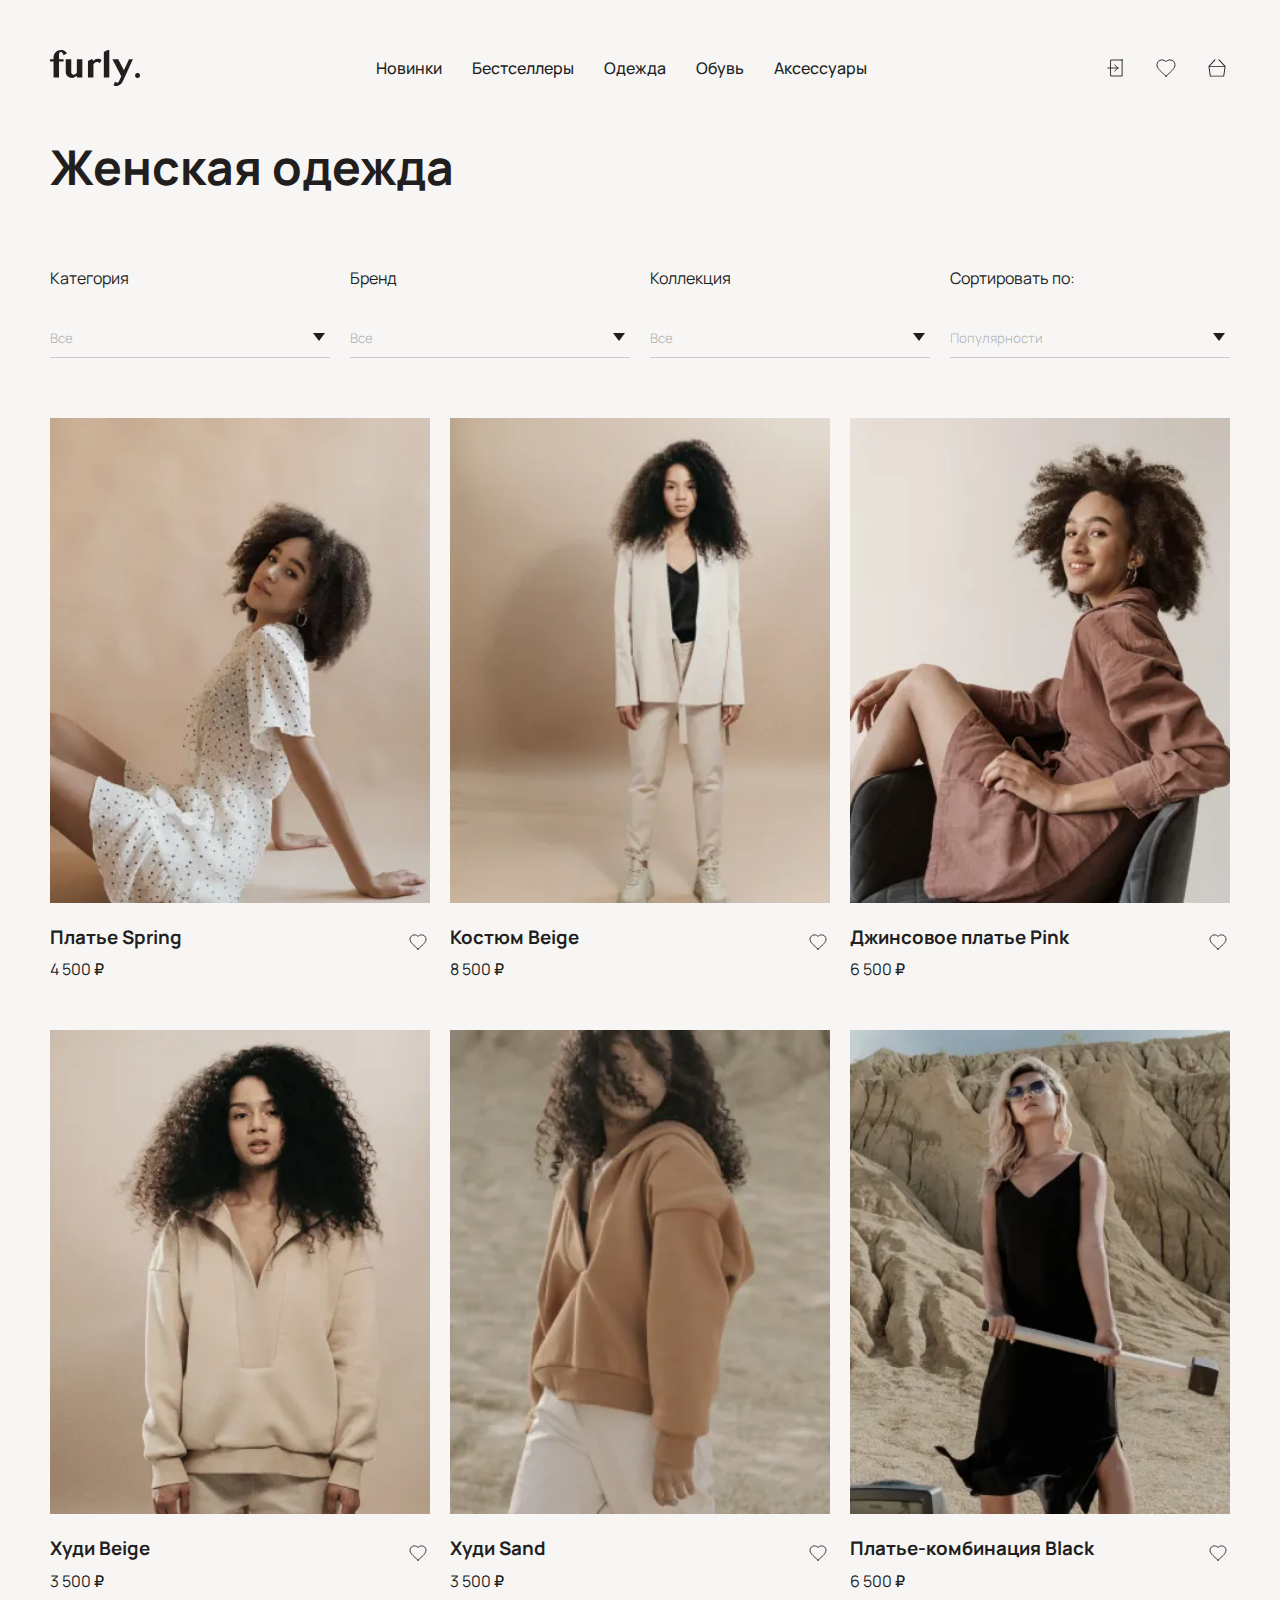
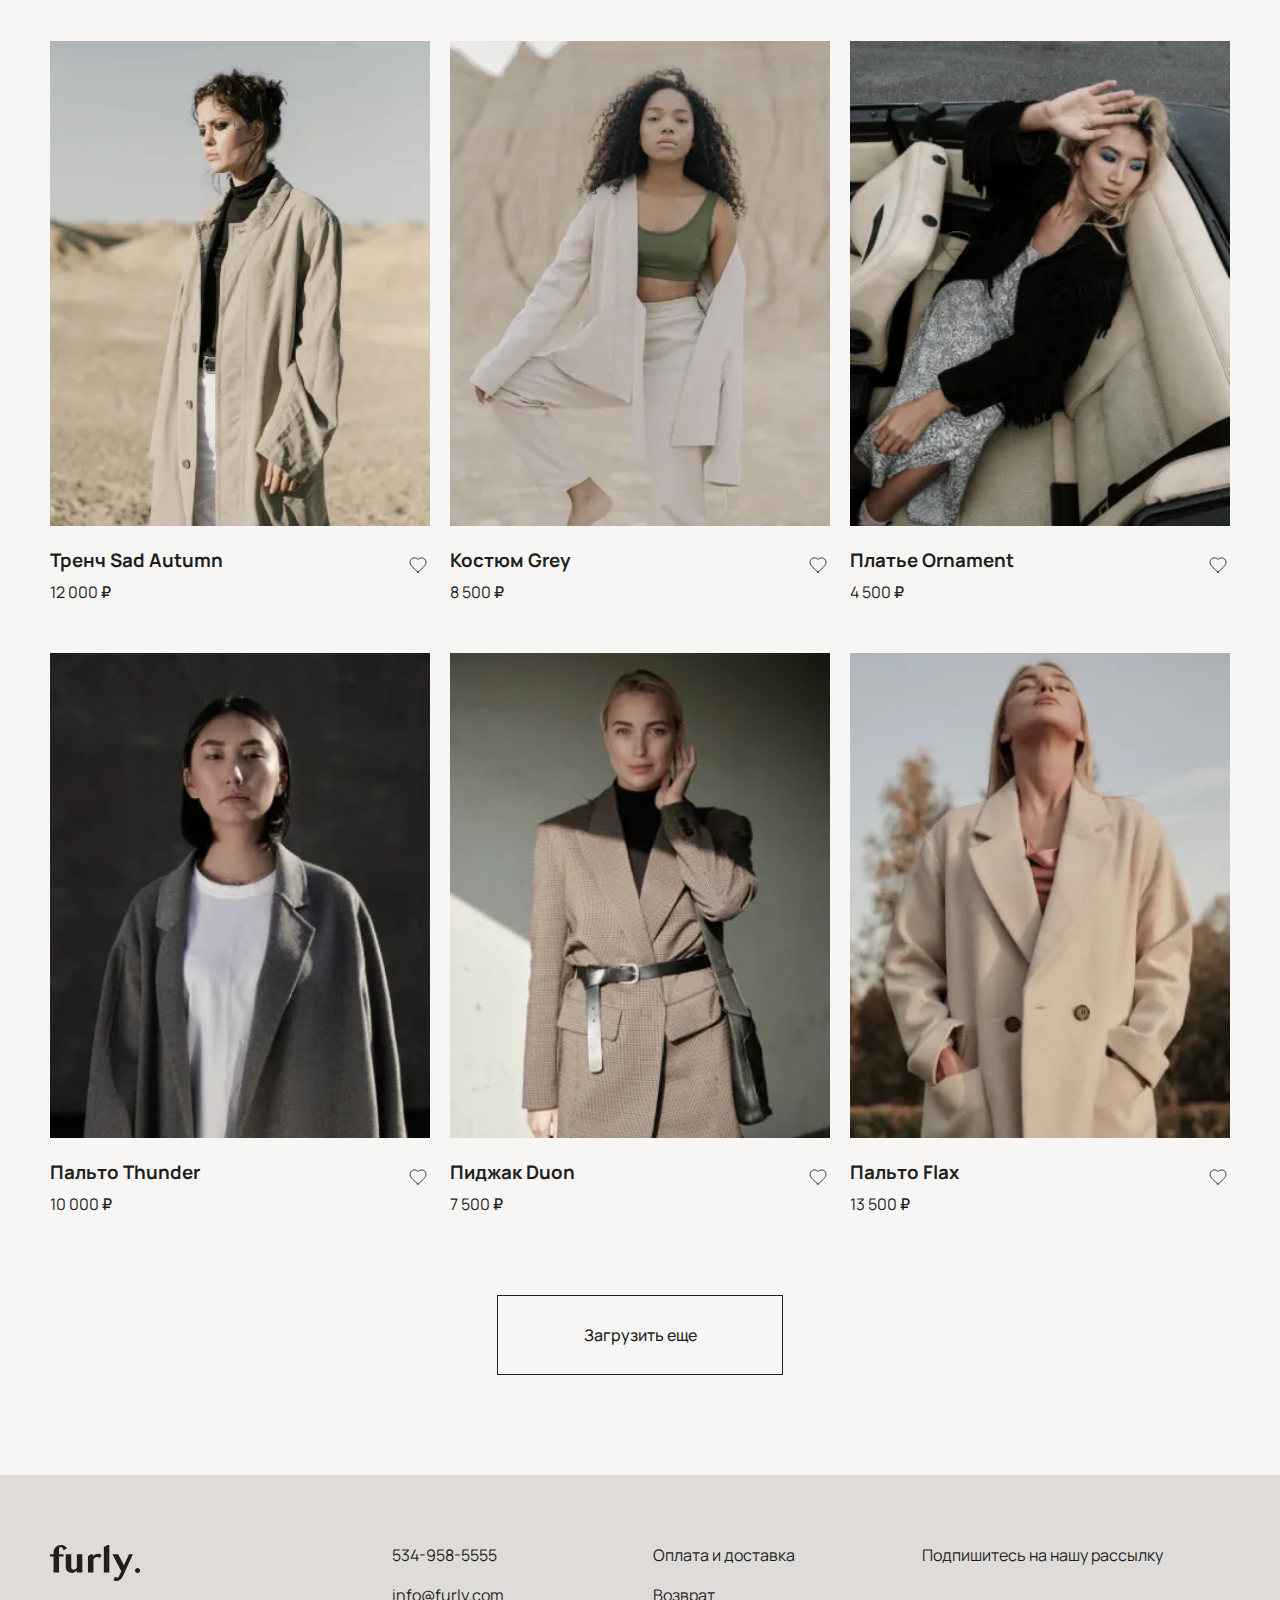
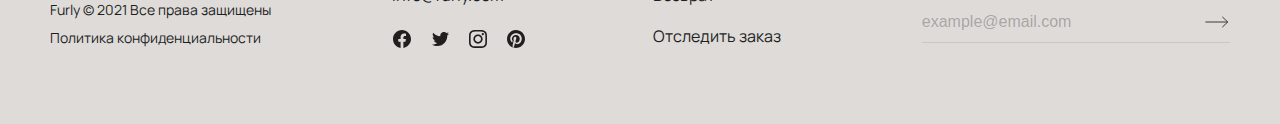
==== commit b6aded70: "Updates" ====
--- a/index.html
+++ b/index.html
@@ -77,7 +77,7 @@
                 <img class="catalog__image" src="img/card/photo.jpg" srcset="img/card/photo@2x.jpg 2x, img/card/photo@3x.jpg 3x" loading="lazy" width="320" height="408" alt="Платье Spring">
               </picture>
               <p class="catalog__price">4 500 ₽</p>
-              <button class="catalog__button" type="button" aria-label="Понравилось платье Spring"></button>
+              <button class="catalog__button" type="button" aria-label="Добавить в избранное"></button>
             </li>
             <li class="catalog__item" tabindex="0">
               <h3 class="catalog__title">Костюм Beige</h3>
@@ -86,7 +86,7 @@
                 <img class="catalog__image" src="img/card/photo2.jpg" srcset="img/card/photo2@2x.jpg 2x, img/card/photo2@3x.jpg 3x" width="320" height="408" alt="Костюм Beige">
               </picture>
               <p class="catalog__price">8 500 ₽</p>
-              <button class="catalog__button" type="button" aria-label="Понравился костюм Beige"></button>
+              <button class="catalog__button" type="button" aria-label="Добавить в избранное"></button>
             </li>
             <li class="catalog__item" tabindex="0">
               <h3 class="catalog__title">Джинсовое платье Pink</h3>
@@ -95,7 +95,7 @@
                 <img class="catalog__image" src="img/card/photo3.jpg" srcset="img/card/photo3@2x.jpg 2x, img/card/photo3@3x.jpg 3x" width="320" height="408" alt="Джинсовое платье Pink">
               </picture>
               <p class="catalog__price">6 500 ₽</p>
-              <button class="catalog__button" type="button" aria-label="Понравилось джинсовое платье Pink"></button>
+              <button class="catalog__button" type="button" aria-label="Добавить в избранное"></button>
             </li>
             <li class="catalog__item" tabindex="0">
               <h3 class="catalog__title">Худи Beige</h3>
@@ -104,7 +104,7 @@
                 <img class="catalog__image" src="img/card/photo4.jpg" srcset="img/card/photo4@2x.jpg 2x, img/card/photo4@3x.jpg 3x" width="320" height="408" alt="Худи Beige">
               </picture>
               <p class="catalog__price">3 500 ₽</p>
-              <button class="catalog__button" type="button" aria-label="Понравилась худи Beige"></button>
+              <button class="catalog__button" type="button" aria-label="Добавить в избранное"></button>
             </li>
             <li class="catalog__item" tabindex="0">
               <h3 class="catalog__title">Худи Sand</h3>
@@ -113,7 +113,7 @@
                 <img class="catalog__image" src="img/card/photo5.jpg" srcset="img/card/photo5@2x.jpg 2x, img/card/photo5@3x.jpg 3x" width="320" height="408" alt="Худи Sand">
               </picture>
               <p class="catalog__price">3 500 ₽</p>
-              <button class="catalog__button" type="button" aria-label="Понравилась худи Sand"></button>
+              <button class="catalog__button" type="button" aria-label="Добавить в избранное"></button>
             </li>
             <li class="catalog__item" tabindex="0">
               <h3 class="catalog__title">Платье-комбинация Black</h3>
@@ -122,7 +122,7 @@
                 <img class="catalog__image" src="img/card/photo6.jpg" srcset="img/card/photo6@2x.jpg 2x, img/card/photo6@3x.jpg 3x" width="320" height="408" alt="Платье-комбинация Black">
               </picture>
               <p class="catalog__price">6 500 ₽</p>
-              <button class="catalog__button" type="button" aria-label="Понравилось платье-комбинация Black"></button>
+              <button class="catalog__button" type="button" aria-label="Добавить в избранное"></button>
             </li>
             <li class="catalog__item" tabindex="0">
               <h3 class="catalog__title">Тренч Sad Autumn</h3>
@@ -131,7 +131,7 @@
                 <img class="catalog__image" src="img/card/photo7.jpg" srcset="img/card/photo7@2x.jpg 2x, img/card/photo7@3x.jpg 3x" width="320" height="408" alt="Тренч Sad Autumn">
               </picture>
               <p class="catalog__price">12 000 ₽</p>
-              <button class="catalog__button" type="button" aria-label="Понравился тренч Sad Autumn"></button>
+              <button class="catalog__button" type="button" aria-label="Добавить в избранное"></button>
             </li>
             <li class="catalog__item" tabindex="0">
               <h3 class="catalog__title">Костюм Grey</h3>
@@ -140,7 +140,7 @@
                 <img class="catalog__image" src="img/card/photo8.jpg" srcset="img/card/photo8@2x.jpg 2x, img/card/photo8@3x.jpg 3x" width="320" height="408" alt="Костюм Grey">
               </picture>
               <p class="catalog__price">8 500 ₽</p>
-              <button class="catalog__button" type="button" aria-label="Понравился костюм Grey"></button>
+              <button class="catalog__button" type="button" aria-label="Добавить в избранное"></button>
             </li>
             <li class="catalog__item" tabindex="0">
               <h3 class="catalog__title">Платье Ornament</h3>
@@ -149,7 +149,7 @@
                 <img class="catalog__image" src="img/card/photo9.jpg" srcset="img/card/photo9@2x.jpg 2x, img/card/photo9@3x.jpg 3x" width="320" height="408" alt="Платье Ornament">
               </picture>
               <p class="catalog__price">4 500 ₽</p>
-              <button class="catalog__button" type="button" aria-label="Понравилось платье Ornament"></button>
+              <button class="catalog__button" type="button" aria-label="Добавить в избранное"></button>
             </li>
             <li class="catalog__item" tabindex="0">
               <h3 class="catalog__title">Пальто Thunder</h3>
@@ -158,7 +158,7 @@
                 <img class="catalog__image" src="img/card/photo10.jpg" srcset="img/card/photo10@2x.jpg 2x, img/card/photo10@3x.jpg 3x" width="320" height="408" alt="Пальто Thunder">
               </picture>
               <p class="catalog__price">10 000 ₽</p>
-              <button class="catalog__button" type="button" aria-label="Понравилось пальто Thunder"></button>
+              <button class="catalog__button" type="button" aria-label="Добавить в избранное"></button>
             </li>
             <li class="catalog__item" tabindex="0">
               <h3 class="catalog__title">Пиджак Duon</h3>
@@ -167,7 +167,7 @@
                 <img class="catalog__image" src="img/card/photo11.jpg" srcset="img/card/photo11@2x.jpg 2x, img/card/photo11@3x.jpg 3x" width="320" height="408" alt="Пиджак Duon">
               </picture>
               <p class="catalog__price">7 500 ₽</p>
-              <button class="catalog__button" type="button" aria-label="Понравился пиджак Duon"></button>
+              <button class="catalog__button" type="button" aria-label="Добавить в избранное"></button>
             </li>
             <li class="catalog__item" tabindex="0">
               <h3 class="catalog__title">Пальто Flax</h3>
@@ -176,7 +176,7 @@
                 <img class="catalog__image" src="img/card/photo12.jpg" srcset="img/card/photo12@2x.jpg 2x, img/card/photo12@3x.jpg 3x" width="320" height="408" alt="Пальто Flax">
               </picture>
               <p class="catalog__price">13 500 ₽</p>
-              <button class="catalog__button" type="button" aria-label="Понравилось пальто Flax"></button>
+              <button class="catalog__button" type="button" aria-label="Добавить в избранное"></button>
             </li>
           </ul>
           <button class="catalog__more" type="button">Загрузить еще</button>
@@ -222,13 +222,13 @@
           </ul>
         </div>
 
-        <div class="feedback">
-          <label class="feedback__label" for="email">Подпишитесь на нашу рассылку</label>
-          <div class="feedback__describe">
-            <input class="feedback__input" type="text" name="email-input" id="email" placeholder="example@email.com">
-            <button class="feedback__button" type="button" aria-label="Подписаться"></button>
+        <form class="subscribe" action="#" method="post">
+          <label class="subscribe__label" for="email">Подпишитесь на нашу рассылку</label>
+          <div class="subscribe__container">
+            <input class="subscribe__input" type="text" name="email-input" id="email" placeholder="example@email.com">
+            <button class="subscribe__button" type="submit" aria-label="Подписаться"></button>
           </div>
-        </div>
+        </form>
       </section>
     </footer>
   </body>
--- a/css/style.css
+++ b/css/style.css
@@ -20,8 +20,9 @@
   background-color: #f7f6f5;
   margin: 0;
   min-height: 100vh;
-  display: grid;
-  grid-template-rows: auto 1fr auto; }
+  min-width: 320px;
+  display: grid;
+  grid-template-rows: repeat(3, auto); }
 
 a {
   text-decoration: none; }
@@ -76,6 +77,16 @@
   max-width: 1440px;
   margin: 0 auto; }
 
+/* desktop s */
+@media (max-width: 1000px) {
+  .container {
+    padding: 0 40px; } }
+
+/* desktop s */
+@media (max-width: 768px) {
+  .container {
+    padding: 0 25px; } }
+
 .header {
   grid-row: 1 / 2; }
 
@@ -85,12 +96,13 @@
   -webkit-box-align: center;
       -ms-flex-align: center;
           align-items: center;
-  grid-column-gap: 60px;
+  grid-column-gap: 25px;
   padding-top: 50px;
   padding-bottom: 50px; }
 
 .navigation__logo {
-  justify-self: start; }
+  justify-self: start;
+  width: 90px; }
 
 .navigation__list {
   justify-self: center;
@@ -99,14 +111,37 @@
   list-style: none;
   display: -webkit-box;
   display: -ms-flexbox;
-  display: flex; }
-
-.navigation__item:not(:last-child) {
+  display: flex;
+  -ms-flex-wrap: wrap;
+      flex-wrap: wrap; }
+
+.navigation__item {
   margin-right: 30px; }
+  .navigation__item:last-child {
+    margin-right: 0; }
 
 .navigation__link {
   color: inherit;
   font-weight: 500; }
+
+@media (max-width: 1000px) {
+  .navigation {
+    grid-template-columns: repeat(2, auto);
+    grid-template-rows: repeat(2, auto);
+    grid-gap: 25px;
+    padding-top: 40px;
+    padding-bottom: 60px; }
+  .navigation__logo {
+    width: auto;
+    justify-self: auto;
+    grid-column: 1 / -1;
+    grid-row: 1 / 2; }
+  .navigation__list {
+    justify-self: auto;
+    grid-column: 1 / 2;
+    grid-row: 2 / -1; }
+  .navigation__item {
+    margin-right: 20px; } }
 
 .user-navigation {
   margin: 0;
@@ -115,7 +150,9 @@
   justify-self: end;
   display: -webkit-box;
   display: -ms-flexbox;
-  display: flex; }
+  display: flex;
+  -ms-flex-wrap: wrap;
+      flex-wrap: wrap; }
 
 .user-navigation__item {
   margin-right: 25px; }
@@ -153,6 +190,17 @@
     background-image: url("../img/card.svg");
     background-size: 18px 18px; }
 
+@media (max-width: 1000px) {
+  .user-navigation {
+    grid-column: 2 / -1;
+    grid-row: 1 / 3;
+    align-self: start; }
+  .user-navigation__item {
+    margin-right: 20px; }
+  .user-navigation__link {
+    width: 22px;
+    height: 22px; } }
+
 .main {
   grid-row: 2 / 3;
   width: 100%; }
@@ -166,6 +214,10 @@
   grid-column: 1 / -1;
   font-size: 48px;
   margin: 0 0 70px 0; }
+
+@media (max-width: 1000px) {
+  .main__content-title {
+    margin-bottom: 60px; } }
 
 .filter {
   grid-column: 1 / -1;
@@ -210,6 +262,18 @@
           appearance: none;
   cursor: pointer; }
 
+/* desktop s */
+@media (max-width: 1000px) {
+  .filter {
+    margin-bottom: 50px; }
+  .filter__item::after {
+    top: 55px; }
+  .filter__label,
+  .filter__select {
+    font-size: 15px; }
+  .filter__label {
+    margin-bottom: 20px; } }
+
 .catalog {
   grid-column: 1 / -1;
   padding-bottom: 100px; }
@@ -220,13 +284,13 @@
   padding: 0;
   list-style: none;
   display: grid;
-  grid-template-columns: repeat(4, calc(25% - 15px));
+  grid-template-columns: repeat(auto-fit, minmax(320px, auto));
   grid-gap: 50px 20px;
   margin-bottom: 80px; }
 
 .catalog__item {
   display: grid;
-  grid-template-columns: 1fr auto;
+  grid-template-columns: auto 24px;
   grid-template-rows: repeat(3, auto);
   -webkit-column-gap: 10px;
      -moz-column-gap: 10px;
@@ -241,6 +305,9 @@
   grid-row: 1 / 2;
   grid-column: 1 / -1;
   margin-bottom: 22px; }
+
+.catalog__image {
+  width: 100%; }
 
 .catalog__price {
   margin: 0;
@@ -287,6 +354,14 @@
   width: 24.18%;
   font-weight: 500; }
 
+@media (max-width: 1100px) {
+  .catalog {
+    padding-bottom: 50px; }
+  .catalog__list {
+    margin-bottom: 70px; }
+  .catalog__more {
+    padding: 20px 10px; } }
+
 .footer {
   grid-row: 3 / 4;
   background-color: #dedbd9;
@@ -294,13 +369,14 @@
 
 .footer__wrapper {
   display: grid;
-  grid-template-columns: repeat(4, calc(25% - 15px));
+  grid-template-columns: 27.314% auto auto 26.12%;
   grid-template-rows: repeat(3, auto);
   grid-column-gap: 20px; }
 
 .footer__logo {
   grid-column: 1 / 2;
   grid-row: 1 / 2;
+  width: 90px;
   margin-bottom: 20px; }
 
 .footer__copyright {
@@ -330,6 +406,19 @@
 .footer__number {
   margin-bottom: 20px; }
 
+@media (max-width: 1000px) {
+  .footer {
+    padding: 50px 0; }
+  .footer__wrapper {
+    grid-template-columns: 1fr auto auto;
+    grid-template-rows: repeat(4, auto);
+    -webkit-box-pack: justify;
+        -ms-flex-pack: justify;
+            justify-content: space-between;
+    -webkit-column-gap: 40px;
+       -moz-column-gap: 40px;
+            column-gap: 40px; } }
+
 .social {
   grid-column: 2 / 3;
   grid-row: 3 / -1; }
@@ -340,10 +429,13 @@
   list-style: none;
   display: -webkit-box;
   display: -ms-flexbox;
-  display: flex; }
+  display: flex;
+  -ms-flex-wrap: wrap;
+      flex-wrap: wrap; }
 
 .social__item {
-  margin-right: 18px; }
+  margin-right: 18px;
+  margin-bottom: 5px; }
   .social__item:last-child {
     margin-right: 0; }
 
@@ -396,18 +488,18 @@
 .user-panel__link {
   color: inherit; }
 
-.feedback {
+.subscribe {
   grid-column: 4 / 5;
   grid-row: 1 / -1; }
 
-.feedback__label {
+.subscribe__label {
   display: block;
   margin-bottom: 37px; }
 
-.feedback__describe {
+.subscribe__container {
   position: relative; }
 
-.feedback__input {
+.subscribe__input {
   padding: 11px 30px 11px 0;
   background: transparent;
   color: rgba(33, 30, 29, 0.3);
@@ -415,18 +507,18 @@
   border: 0;
   border-bottom: 1px solid rgba(33, 30, 29, 0.1);
   width: 100%; }
-  .feedback__input::-webkit-input-placeholder {
+  .subscribe__input::-webkit-input-placeholder {
     color: rgba(33, 30, 29, 0.3); }
-  .feedback__input::-moz-placeholder {
+  .subscribe__input::-moz-placeholder {
     color: rgba(33, 30, 29, 0.3); }
-  .feedback__input:-ms-input-placeholder {
+  .subscribe__input:-ms-input-placeholder {
     color: rgba(33, 30, 29, 0.3); }
-  .feedback__input::-ms-input-placeholder {
+  .subscribe__input::-ms-input-placeholder {
     color: rgba(33, 30, 29, 0.3); }
-  .feedback__input::placeholder {
+  .subscribe__input::placeholder {
     color: rgba(33, 30, 29, 0.3); }
 
-.feedback__button {
+.subscribe__button {
   display: block;
   width: 26px;
   height: 41px;
@@ -436,7 +528,7 @@
   position: absolute;
   top: 0;
   right: 0; }
-  .feedback__button::after {
+  .subscribe__button::after {
     content: "";
     position: absolute;
     top: 14px;
@@ -446,7 +538,26 @@
     background-image: url("../img/arrow-right.svg");
     background-size: 26px 12px;
     background-repeat: no-repeat; }
-  .feedback__button:focus, .feedback__button:active {
+  .subscribe__button:focus, .subscribe__button:active {
     outline: 1px solid black; }
 
+@media (max-width: 1000px) {
+  .subscribe {
+    grid-column: 1 / 2;
+    grid-row: 4 / -1;
+    margin-top: 40px; }
+  .subscribe__label {
+    margin-bottom: 15px;
+    font-size: 18px; }
+  .subscribe__input {
+    font-size: 18px;
+    padding: 11px 40px 11px 15px; }
+  .subscribe__button {
+    width: 35px; }
+    .subscribe__button::after {
+      width: 30px;
+      height: 15px;
+      background-size: 30px 15px;
+      left: 2px; } }
+
 /*# sourceMappingURL=style.css.map */
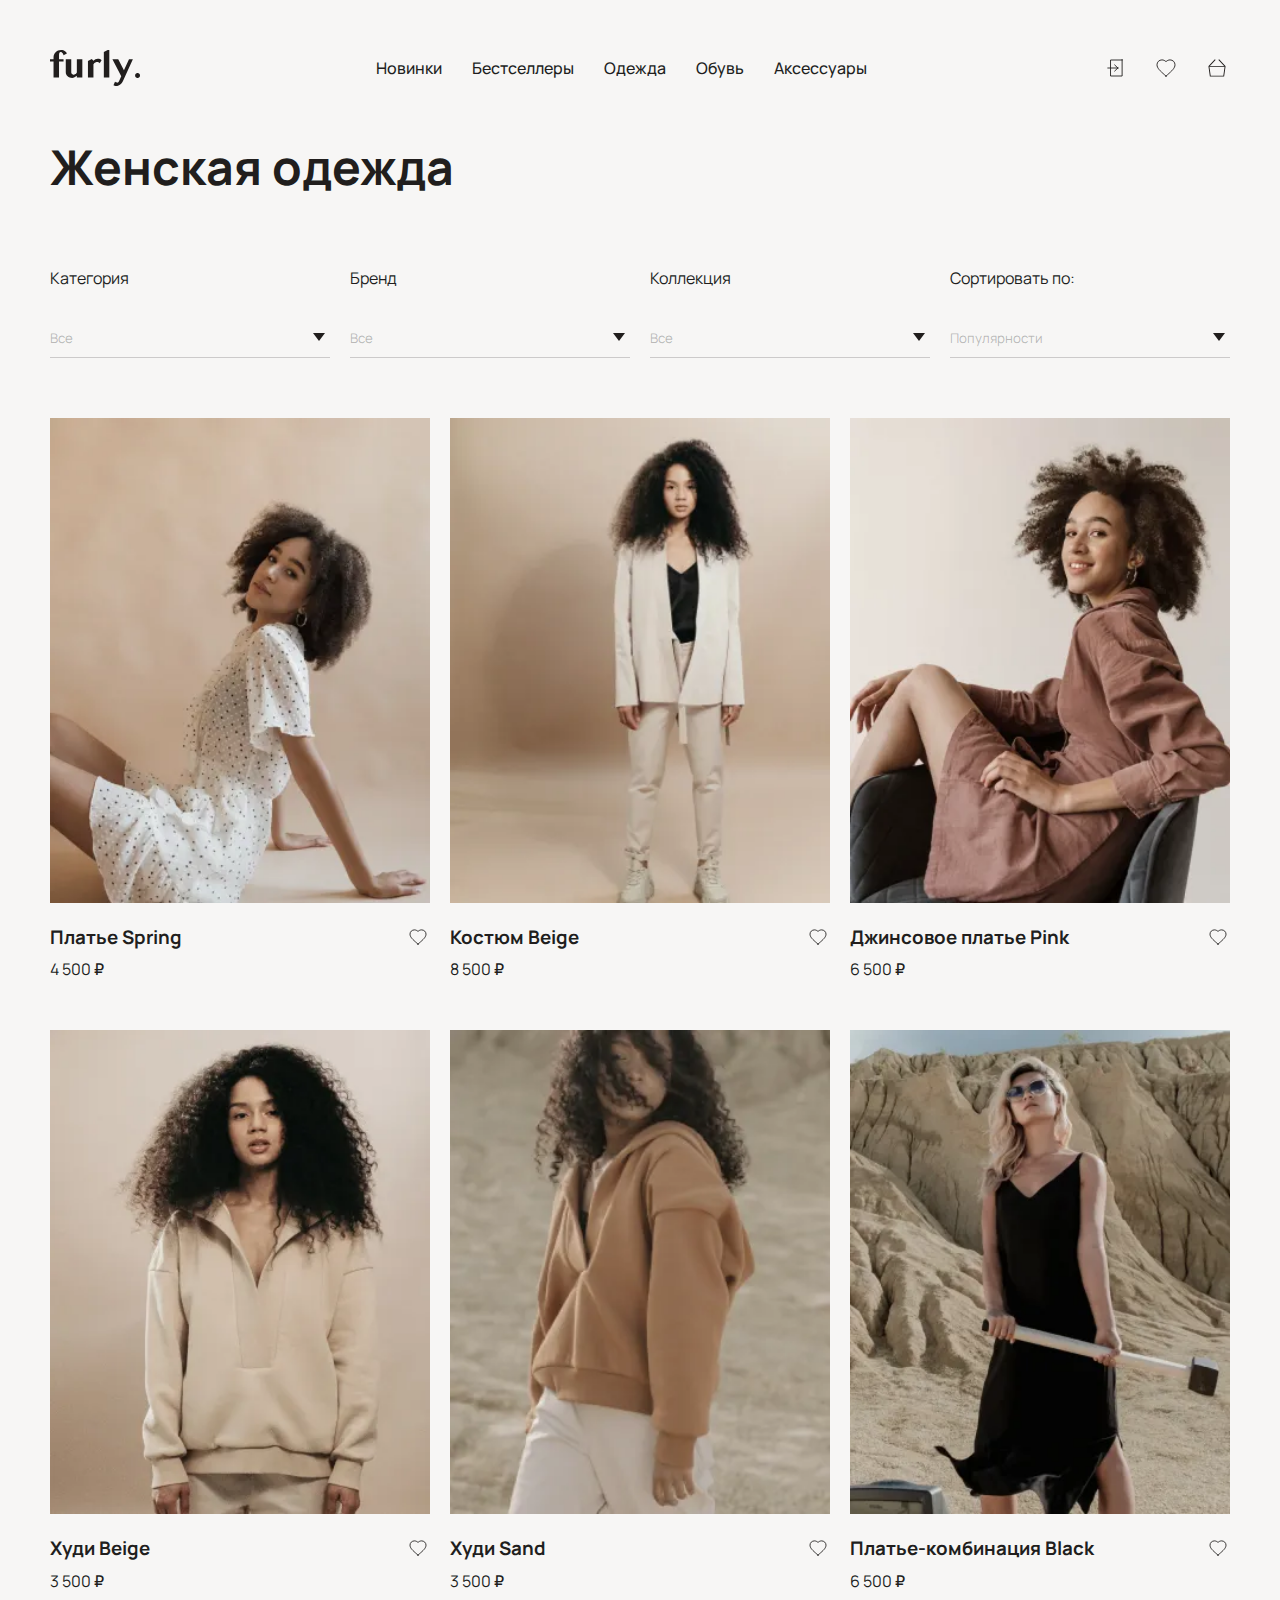
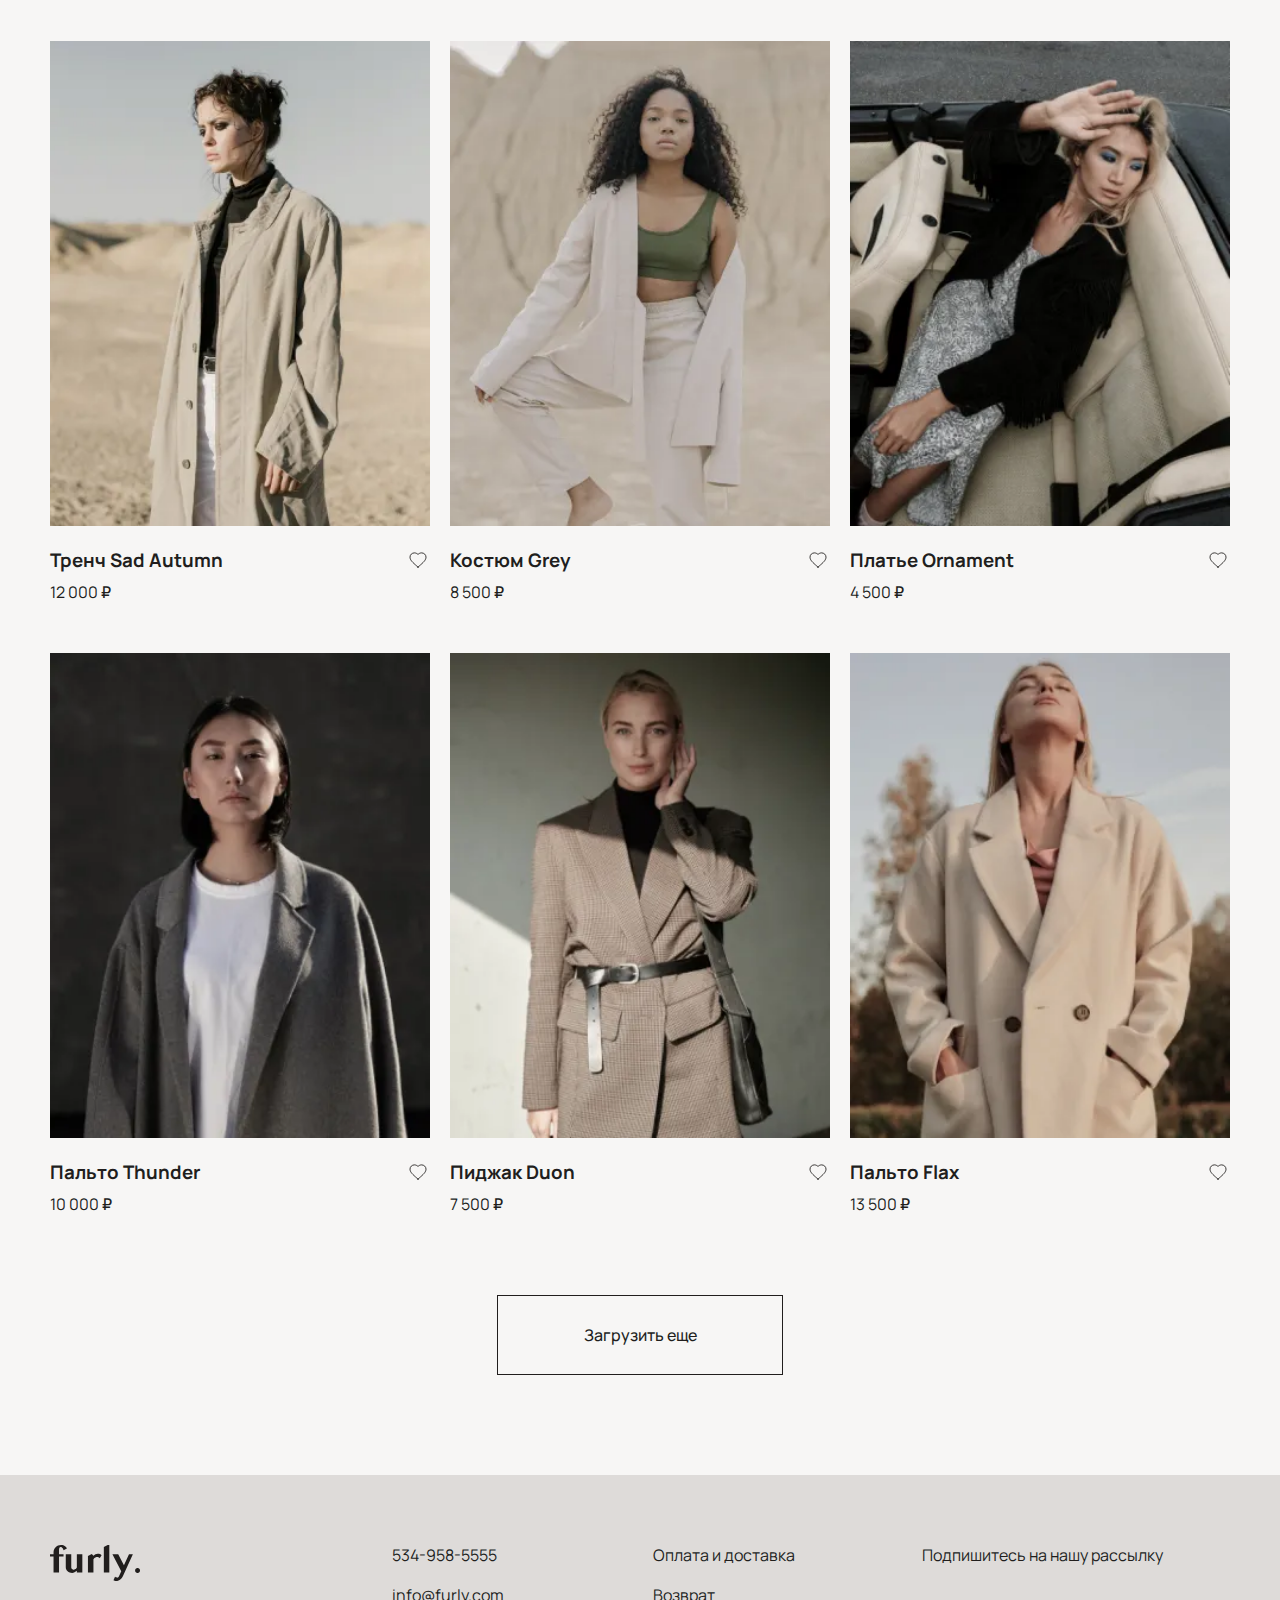
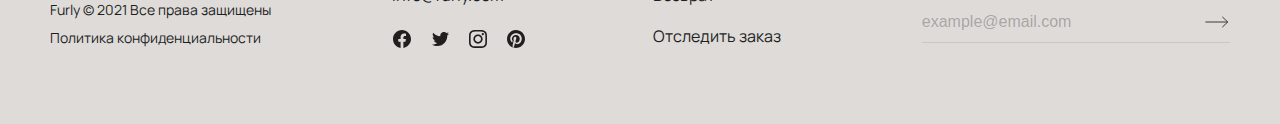
==== commit 882c36a0: "Updates" ====
--- a/index.html
+++ b/index.html
@@ -37,7 +37,7 @@
     </header>
     <main class="main container">
       <section class="main__content">
-        <h1 class="main__content-title">Женская одежда</h1>
+        <h1 class="main__title">Женская одежда</h1>
         <section class="filter">
           <h2 class="visually-hidden">Фильтры</h2>
           <ul class="filter__list">
@@ -71,6 +71,7 @@
           <h2 class="visually-hidden">Каталог товаров</h2>
           <ul class="catalog__list">
             <li class="catalog__item" tabindex="0">
+              <a class="catalog__link" href="#">
               <h3 class="catalog__title">Платье Spring</h3>
               <picture class="catalog__picture">
                 <source type="image/webp" srcset="img/card/photo.webp 1x, img/card/photo@2x.webp 2x, img/card/photo@3x.webp 3x">
@@ -78,8 +79,10 @@
               </picture>
               <p class="catalog__price">4 500 ₽</p>
               <button class="catalog__button" type="button" aria-label="Добавить в избранное"></button>
-            </li>
-            <li class="catalog__item" tabindex="0">
+            </a>
+            </li>
+            <li class="catalog__item" tabindex="0">
+              <a class="catalog__link" href="#">
               <h3 class="catalog__title">Костюм Beige</h3>
               <picture class="catalog__picture">
                 <source type="image/webp" srcset="img/card/photo2.webp 1x, img/card/photo2@2x.webp 2x, img/card/photo2@3x.webp 3x">
@@ -87,8 +90,10 @@
               </picture>
               <p class="catalog__price">8 500 ₽</p>
               <button class="catalog__button" type="button" aria-label="Добавить в избранное"></button>
-            </li>
-            <li class="catalog__item" tabindex="0">
+            </a>
+            </li>
+            <li class="catalog__item" tabindex="0">
+              <a class="catalog__link" href="#">
               <h3 class="catalog__title">Джинсовое платье Pink</h3>
               <picture class="catalog__picture">
                 <source type="image/webp" srcset="img/card/photo3.webp 1x, img/card/photo3@2x.webp 2x, img/card/photo3@3x.webp 3x">
@@ -96,8 +101,10 @@
               </picture>
               <p class="catalog__price">6 500 ₽</p>
               <button class="catalog__button" type="button" aria-label="Добавить в избранное"></button>
-            </li>
-            <li class="catalog__item" tabindex="0">
+            </a>
+            </li>
+            <li class="catalog__item" tabindex="0">
+              <a class="catalog__link" href="#">
               <h3 class="catalog__title">Худи Beige</h3>
               <picture class="catalog__picture">
                 <source type="image/webp" srcset="img/card/photo4.webp 1x, img/card/photo4@2x.webp 2x, img/card/photo4@3x.webp 3x">
@@ -105,8 +112,10 @@
               </picture>
               <p class="catalog__price">3 500 ₽</p>
               <button class="catalog__button" type="button" aria-label="Добавить в избранное"></button>
-            </li>
-            <li class="catalog__item" tabindex="0">
+            </a>
+            </li>
+            <li class="catalog__item" tabindex="0">
+              <a class="catalog__link" href="#">
               <h3 class="catalog__title">Худи Sand</h3>
               <picture class="catalog__picture">
                 <source type="image/webp" srcset="img/card/photo5.webp 1x, img/card/photo5@2x.webp 2x, img/card/photo5@3x.webp 3x">
@@ -114,8 +123,10 @@
               </picture>
               <p class="catalog__price">3 500 ₽</p>
               <button class="catalog__button" type="button" aria-label="Добавить в избранное"></button>
-            </li>
-            <li class="catalog__item" tabindex="0">
+            </a>
+            </li>
+            <li class="catalog__item" tabindex="0">
+              <a class="catalog__link" href="#">
               <h3 class="catalog__title">Платье-комбинация Black</h3>
               <picture class="catalog__picture">
                 <source type="image/webp" srcset="img/card/photo6.webp 1x, img/card/photo6@2x.webp 2x, img/card/photo6@3x.webp 3x">
@@ -123,8 +134,10 @@
               </picture>
               <p class="catalog__price">6 500 ₽</p>
               <button class="catalog__button" type="button" aria-label="Добавить в избранное"></button>
-            </li>
-            <li class="catalog__item" tabindex="0">
+            </a>
+            </li>
+            <li class="catalog__item" tabindex="0">
+              <a class="catalog__link" href="#">
               <h3 class="catalog__title">Тренч Sad Autumn</h3>
               <picture class="catalog__picture">
                 <source type="image/webp" srcset="img/card/photo7.webp 1x, img/card/photo7@2x.webp 2x, img/card/photo7@3x.webp 3x">
@@ -132,8 +145,10 @@
               </picture>
               <p class="catalog__price">12 000 ₽</p>
               <button class="catalog__button" type="button" aria-label="Добавить в избранное"></button>
-            </li>
-            <li class="catalog__item" tabindex="0">
+            </a>
+            </li>
+            <li class="catalog__item" tabindex="0">
+              <a class="catalog__link" href="#">
               <h3 class="catalog__title">Костюм Grey</h3>
               <picture class="catalog__picture">
                 <source type="image/webp" srcset="img/card/photo8.webp 1x, img/card/photo8@2x.webp 2x, img/card/photo8@3x.webp 3x">
@@ -141,8 +156,10 @@
               </picture>
               <p class="catalog__price">8 500 ₽</p>
               <button class="catalog__button" type="button" aria-label="Добавить в избранное"></button>
-            </li>
-            <li class="catalog__item" tabindex="0">
+            </a>
+            </li>
+            <li class="catalog__item" tabindex="0">
+              <a class="catalog__link" href="#">
               <h3 class="catalog__title">Платье Ornament</h3>
               <picture class="catalog__picture">
                 <source type="image/webp" srcset="img/card/photo9.webp 1x, img/card/photo9@2x.webp 2x, img/card/photo9@3x.webp 3x">
@@ -150,8 +167,10 @@
               </picture>
               <p class="catalog__price">4 500 ₽</p>
               <button class="catalog__button" type="button" aria-label="Добавить в избранное"></button>
-            </li>
-            <li class="catalog__item" tabindex="0">
+            </a>
+            </li>
+            <li class="catalog__item" tabindex="0">
+              <a class="catalog__link" href="#">
               <h3 class="catalog__title">Пальто Thunder</h3>
               <picture class="catalog__picture">
                 <source type="image/webp" srcset="img/card/photo10.webp 1x, img/card/photo10@2x.webp 2x, img/card/photo10@3x.webp 3x">
@@ -159,8 +178,10 @@
               </picture>
               <p class="catalog__price">10 000 ₽</p>
               <button class="catalog__button" type="button" aria-label="Добавить в избранное"></button>
-            </li>
-            <li class="catalog__item" tabindex="0">
+            </a>
+            </li>
+            <li class="catalog__item" tabindex="0">
+              <a class="catalog__link" href="#">
               <h3 class="catalog__title">Пиджак Duon</h3>
               <picture class="catalog__picture">
                 <source type="image/webp" srcset="img/card/photo11.webp 1x, img/card/photo11@2x.webp 2x, img/card/photo11@3x.webp 3x">
@@ -168,8 +189,10 @@
               </picture>
               <p class="catalog__price">7 500 ₽</p>
               <button class="catalog__button" type="button" aria-label="Добавить в избранное"></button>
-            </li>
-            <li class="catalog__item" tabindex="0">
+            </a>
+            </li>
+            <li class="catalog__item" tabindex="0">
+              <a class="catalog__link" href="#">
               <h3 class="catalog__title">Пальто Flax</h3>
               <picture class="catalog__picture">
                 <source type="image/webp" srcset="img/card/photo12.webp 1x, img/card/photo12@2x.webp 2x, img/card/photo12@3x.webp 3x">
@@ -177,6 +200,7 @@
               </picture>
               <p class="catalog__price">13 500 ₽</p>
               <button class="catalog__button" type="button" aria-label="Добавить в избранное"></button>
+            </a>
             </li>
           </ul>
           <button class="catalog__more" type="button">Загрузить еще</button>
--- a/css/style.css
+++ b/css/style.css
@@ -142,6 +142,10 @@
     grid-row: 2 / -1; }
   .navigation__item {
     margin-right: 20px; } }
+
+@media (min-width: 320px) and (max-width: 580px) {
+  .navigation {
+    padding-bottom: 30px; } }
 
 .user-navigation {
   margin: 0;
@@ -205,22 +209,21 @@
   grid-row: 2 / 3;
   width: 100%; }
 
-.main__content {
-  display: grid;
-  grid-template-columns: repeat(4, 25%);
-  grid-template-rows: repeat(4, auto); }
-
-.main__content-title {
+.main__title {
   grid-column: 1 / -1;
   font-size: 48px;
   margin: 0 0 70px 0; }
 
 @media (max-width: 1000px) {
-  .main__content-title {
+  .main__title {
     margin-bottom: 60px; } }
 
+@media (min-width: 320px) and (max-width: 580px) {
+  .main__title {
+    font-size: 36px;
+    margin-bottom: 45px; } }
+
 .filter {
-  grid-column: 1 / -1;
   margin-bottom: 60px; }
 
 .filter__list {
@@ -262,20 +265,27 @@
           appearance: none;
   cursor: pointer; }
 
-/* desktop s */
-@media (max-width: 1000px) {
+@media (min-width: 580px) and (max-width: 768px) {
   .filter {
     margin-bottom: 50px; }
+  .filter__list {
+    grid-template-columns: repeat(2, calc(50% - 10px));
+    grid-row-gap: 35px; }
   .filter__item::after {
-    top: 55px; }
-  .filter__label,
-  .filter__select {
-    font-size: 15px; }
+    top: 52px; }
   .filter__label {
-    margin-bottom: 20px; } }
+    margin-bottom: 15px; } }
+
+@media (min-width: 320px) and (max-width: 580px) {
+  .filter__list {
+    grid-template-columns: auto;
+    grid-row-gap: 20px; }
+  .filter__item::after {
+    top: 46px; }
+  .filter__label {
+    margin-bottom: 10px; } }
 
 .catalog {
-  grid-column: 1 / -1;
   padding-bottom: 100px; }
 
 .catalog__list {
@@ -288,18 +298,19 @@
   grid-gap: 50px 20px;
   margin-bottom: 80px; }
 
-.catalog__item {
+.catalog__link {
   display: grid;
   grid-template-columns: auto 24px;
   grid-template-rows: repeat(3, auto);
-  -webkit-column-gap: 10px;
-     -moz-column-gap: 10px;
-          column-gap: 10px; }
+  -webkit-column-gap: 5px;
+     -moz-column-gap: 5px;
+          column-gap: 5px; }
 
 .catalog__title {
   margin: 0 0 10px 0;
   grid-column: 1 / 2;
-  grid-row: 2 / 3; }
+  grid-row: 2 / 3;
+  color: #211e1d; }
 
 .catalog__picture {
   grid-row: 1 / 2;
@@ -312,10 +323,12 @@
 .catalog__price {
   margin: 0;
   grid-column: 1 / -1;
-  grid-row: 3 / 4; }
+  grid-row: 3 / 4;
+  color: #211e1d; }
 
 .catalog__button {
-  align-self: center;
+  align-self: start;
+  justify-self: end;
   grid-column: 2 / -1;
   grid-row: 2 / 3;
   position: relative;
@@ -354,14 +367,104 @@
   width: 24.18%;
   font-weight: 500; }
 
-@media (max-width: 1100px) {
+@media (min-width: 580px) and (max-width: 710px) {
+  .catalog__list {
+    grid-template-columns: repeat(2, 1fr);
+    grid-gap: 40px 20px; }
+  .catalog__picture {
+    margin-bottom: 10px; }
+  .catalog__title {
+    font-size: 16px; }
+  .catalog__price {
+    font-size: 14px; }
+  .catalog__more {
+    width: 30%;
+    padding: 25px 5px; } }
+
+@media (min-width: 710px) and (max-width: 1000px) {
+  .catalog__more {
+    width: 30%;
+    padding: 25px 5px; } }
+
+@media (min-width: 320px) and (max-width: 580px) {
   .catalog {
-    padding-bottom: 50px; }
-  .catalog__list {
-    margin-bottom: 70px; }
+    padding-bottom: 70px; }
+  .catalog__title,
+  .catalog__price {
+    font-size: 26px; }
+  .catalog__button {
+    width: 22px;
+    height: 20px;
+    -ms-flex-item-align: auto;
+        align-self: auto;
+    margin-top: 6px; }
+    .catalog__button::after {
+      width: 22px;
+      height: 20px;
+      background-size: 22px 20px; }
   .catalog__more {
-    padding: 20px 10px; } }
-
+    width: 50%; } }
+
+/*
+@media (min-width: $desktop-width) {
+	.catalog__list {
+		grid-template-columns: repeat(4, 1fr);
+	}
+}
+
+@media (min-width: $tablet-width) and (max-width: $desktop-width) {
+	.catalog__list {
+		grid-template-columns: repeat(3, 1fr);
+		grid-gap: 30px 15px;
+	}
+
+	.catalog__title {
+		font-size: 14px;
+	}
+
+	.catalog__price {
+		font-size: 12px;
+	}
+}
+
+@media (min-width: $tablet-width-s) and (max-width: $tablet-width-l) {
+	.catalog__list {
+		grid-template-columns: repeat(2, 1fr);
+		grid-gap: 40px 25px;
+	}
+
+	.catalog__link {
+		column-gap: 5px;
+	}
+
+	.catalog__picture {
+		margin-bottom: 10px;
+	}
+
+	.catalog__title {
+		font-size: 14px;
+	}
+
+	.catalog__price {
+		font-size: 13px;
+	}
+}
+
+@media (min-width: $tablet-width-l) and (max-width: $tablet-width) {
+	.catalog__list {
+		grid-template-columns: repeat(2, 1fr);
+		grid-gap: 40px 25px;
+	}
+
+	.catalog__picture {
+		margin-bottom: 10px;
+	}
+
+	.catalog__title {
+		font-size: 17px;
+	}
+}
+*/
 .footer {
   grid-row: 3 / 4;
   background-color: #dedbd9;
